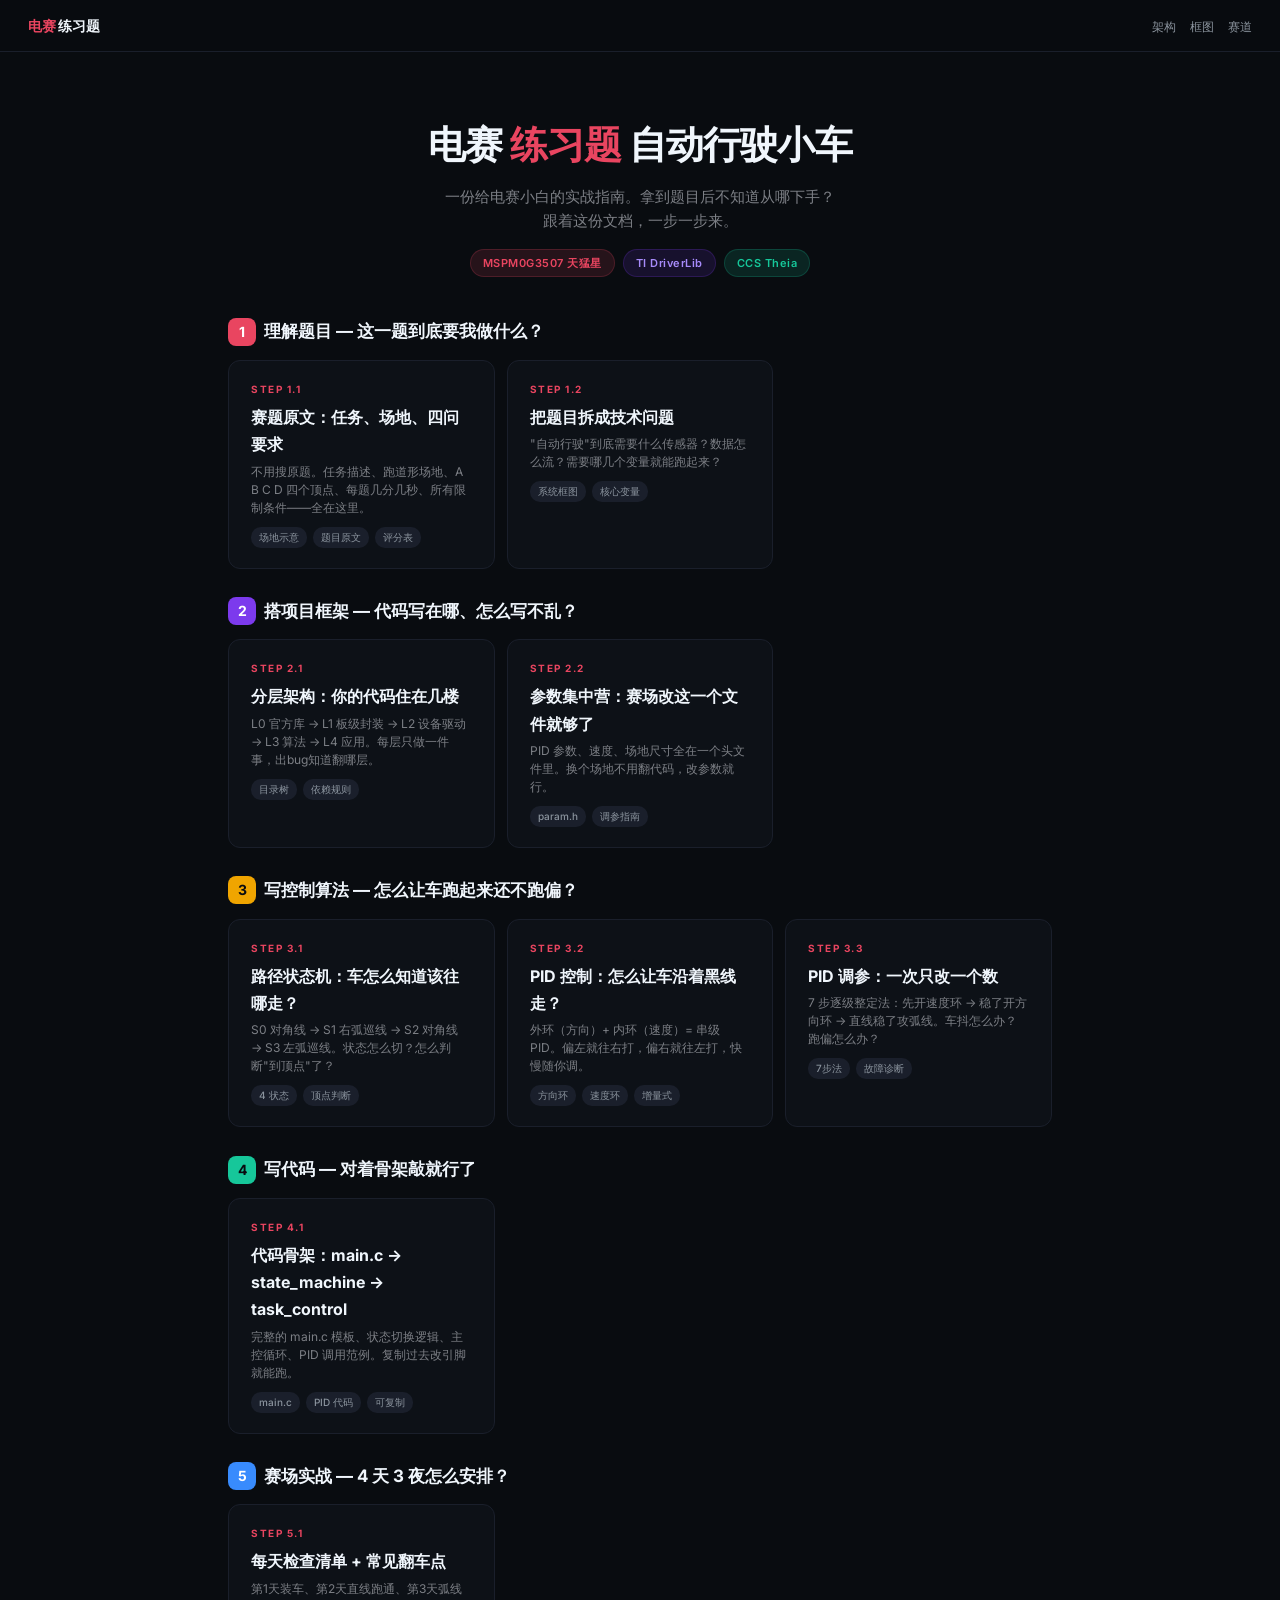
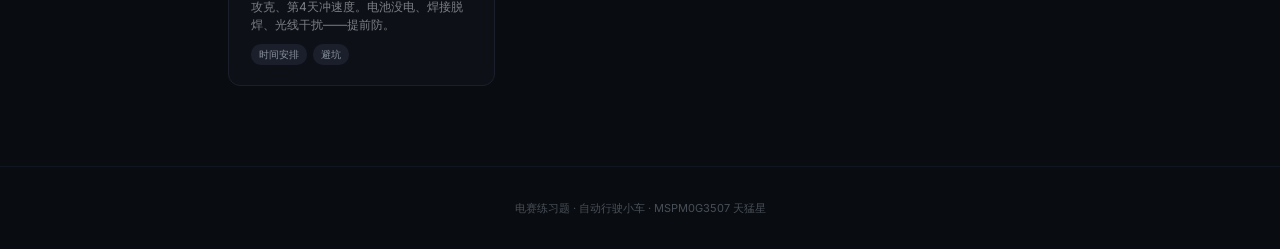
==== index.html @ e96a746d "赛题原文完整写入，不用搜题就能看懂" ====
<!DOCTYPE html>
<html lang="zh-CN">
<head>
<meta charset="UTF-8">
<meta name="viewport" content="width=device-width, initial-scale=1.0">
<title>电赛练习题 · 自动行驶小车 · 从零到完赛</title>
<link rel="stylesheet" href="style.css">
</head>
<body>

<div class="topbar">
  <div class="logo"><span>电赛</span> 练习题</div>
  <div><a href="arch.html" style="margin-left:14px">架构</a><a href="system.html" style="margin-left:14px">框图</a><a href="track.html" style="margin-left:14px">赛道</a></div>
</div>

<div class="container">

<div class="hero">
  <h1>电赛 <span>练习题</span> 自动行驶小车</h1>
  <div class="lead">一份给电赛小白的实战指南。拿到题目后不知道从哪下手？<br>跟着这份文档，一步一步来。</div>
  <div class="badges">
    <span class="badge badge-red">MSPM0G3507 天猛星</span>
    <span class="badge badge-purple">TI DriverLib</span>
    <span class="badge badge-green">CCS Theia</span>
  </div>
</div>

<div class="steps">

<!-- ====== 第 1 步：理解题目 ====== -->
<div class="step-group">
  <h2><span class="icon icon-red">1</span> 理解题目 &mdash; 这一题到底要我做什么？</h2>
  <div class="cards">
    <a class="card" href="track.html">
      <div class="num">Step 1.1</div>
      <div class="title">赛题原文：任务、场地、四问要求</div>
      <div class="desc">不用搜原题。任务描述、跑道形场地、A B C D 四个顶点、每题几分几秒、所有限制条件——全在这里。</div>
      <div class="tag-row"><span class="mini-tag">场地示意</span><span class="mini-tag">题目原文</span><span class="mini-tag">评分表</span></div>
    </a>
    <a class="card" href="system.html">
      <div class="num">Step 1.2</div>
      <div class="title">把题目拆成技术问题</div>
      <div class="desc">"自动行驶"到底需要什么传感器？数据怎么流？需要哪几个变量就能跑起来？</div>
      <div class="tag-row"><span class="mini-tag">系统框图</span><span class="mini-tag">核心变量</span></div>
    </a>
  </div>
</div>

<!-- ====== 第 2 步：搭项目框架 ====== -->
<div class="step-group">
  <h2><span class="icon icon-purple">2</span> 搭项目框架 &mdash; 代码写在哪、怎么写不乱？</h2>
  <div class="cards">
    <a class="card" href="arch.html">
      <div class="num">Step 2.1</div>
      <div class="title">分层架构：你的代码住在几楼</div>
      <div class="desc">L0 官方库 → L1 板级封装 → L2 设备驱动 → L3 算法 → L4 应用。每层只做一件事，出bug知道翻哪层。</div>
      <div class="tag-row"><span class="mini-tag">目录树</span><span class="mini-tag">依赖规则</span></div>
    </a>
    <a class="card" href="params.html">
      <div class="num">Step 2.2</div>
      <div class="title">参数集中营：赛场改这一个文件就够了</div>
      <div class="desc">PID 参数、速度、场地尺寸全在一个头文件里。换个场地不用翻代码，改参数就行。</div>
      <div class="tag-row"><span class="mini-tag">param.h</span><span class="mini-tag">调参指南</span></div>
    </a>
  </div>
</div>

<!-- ====== 第 3 步：写控制算法 ====== -->
<div class="step-group">
  <h2><span class="icon icon-amber">3</span> 写控制算法 &mdash; 怎么让车跑起来还不跑偏？</h2>
  <div class="cards">
    <a class="card" href="state.html">
      <div class="num">Step 3.1</div>
      <div class="title">路径状态机：车怎么知道该往哪走？</div>
      <div class="desc">S0 对角线 → S1 右弧巡线 → S2 对角线 → S3 左弧巡线。状态怎么切？怎么判断"到顶点"了？</div>
      <div class="tag-row"><span class="mini-tag">4 状态</span><span class="mini-tag">顶点判断</span></div>
    </a>
    <a class="card" href="pid.html">
      <div class="num">Step 3.2</div>
      <div class="title">PID 控制：怎么让车沿着黑线走？</div>
      <div class="desc">外环（方向）+ 内环（速度）= 串级 PID。偏左就往右打，偏右就往左打，快慢随你调。</div>
      <div class="tag-row"><span class="mini-tag">方向环</span><span class="mini-tag">速度环</span><span class="mini-tag">增量式</span></div>
    </a>
    <a class="card" href="tuning.html">
      <div class="num">Step 3.3</div>
      <div class="title">PID 调参：一次只改一个数</div>
      <div class="desc">7 步逐级整定法：先开速度环 → 稳了开方向环 → 直线稳了攻弧线。车抖怎么办？跑偏怎么办？</div>
      <div class="tag-row"><span class="mini-tag">7步法</span><span class="mini-tag">故障诊断</span></div>
    </a>
  </div>
</div>

<!-- ====== 第 4 步：写代码 ====== -->
<div class="step-group">
  <h2><span class="icon icon-green">4</span> 写代码 &mdash; 对着骨架敲就行了</h2>
  <div class="cards">
    <a class="card" href="skeleton.html">
      <div class="num">Step 4.1</div>
      <div class="title">代码骨架：main.c &rarr; state_machine &rarr; task_control</div>
      <div class="desc">完整的 main.c 模板、状态切换逻辑、主控循环、PID 调用范例。复制过去改引脚就能跑。</div>
      <div class="tag-row"><span class="mini-tag">main.c</span><span class="mini-tag">PID 代码</span><span class="mini-tag">可复制</span></div>
    </a>
  </div>
</div>

<!-- ====== 第 5 步：赛场实战 ====== -->
<div class="step-group">
  <h2><span class="icon icon-blue">5</span> 赛场实战 &mdash; 4 天 3 夜怎么安排？</h2>
  <div class="cards">
    <a class="card" href="checklist.html">
      <div class="num">Step 5.1</div>
      <div class="title">每天检查清单 + 常见翻车点</div>
      <div class="desc">第1天装车、第2天直线跑通、第3天弧线攻克、第4天冲速度。电池没电、焊接脱焊、光线干扰——提前防。</div>
      <div class="tag-row"><span class="mini-tag">时间安排</span><span class="mini-tag">避坑</span></div>
    </a>
  </div>
</div>

</div><!-- steps -->

</div>

<footer>电赛练习题 · 自动行驶小车 · MSPM0G3507 天猛星</footer>
</body>
</html>
---- style.css ----
/* ====== racecar-h docs — polished ====== */
@import url('https://fonts.googleapis.com/css2?family=Inter:wght@400;500;600;700;800&display=swap');

*{margin:0;padding:0;box-sizing:border-box}
html{scroll-behavior:smooth}
body{
  background:#090c10;color:#c9d1d9;
  font-family:'Inter','Segoe UI','Microsoft YaHei','PingFang SC',sans-serif;
  line-height:1.7;-webkit-font-smoothing:antialiased;
}

/* ---- nav ---- */
.topbar{
  position:fixed;top:0;left:0;right:0;z-index:100;
  background:rgba(9,12,16,.92);backdrop-filter:blur(12px);
  border-bottom:1px solid #1a1f2b;padding:0 28px;
  display:flex;align-items:center;justify-content:space-between;height:52px;
}
.topbar .logo{font-size:14px;font-weight:700;color:#f0f6fc;letter-spacing:-0.3px;}
.topbar .logo span{color:#e94560;}
.topbar a{color:#8b949e;text-decoration:none;font-size:12px;margin-left:20px;transition:color .15s}
.topbar a:hover{color:#f0f6fc}

/* ---- container ---- */
.container{max-width:880px;margin:0 auto;padding:72px 28px 40px}

/* ---- back link ---- */
.back{display:inline-block;color:#7c7f85;text-decoration:none;font-size:13px;margin-bottom:24px;transition:color .15s}
.back:hover{color:#e94560}

/* ---- page heading ---- */
.page-head{border-bottom:1px solid #1a1f2b;padding-bottom:18px;margin-bottom:28px}
.page-head h1{font-size:26px;font-weight:800;color:#f0f6fc;letter-spacing:-0.4px}
.page-head .sub{font-size:13px;color:#7c7f85;margin-top:4px}

/* ---- hero (homepage) ---- */
.hero{text-align:center;padding:40px 0 20px}
.hero h1{font-size:38px;font-weight:800;color:#f0f6fc;letter-spacing:-0.8px}
.hero h1 span{color:#e94560}
.hero .lead{font-size:15px;color:#7c7f85;margin-top:8px;line-height:1.6}
.hero .badges{margin-top:16px;display:flex;gap:8px;justify-content:center;flex-wrap:wrap}
.badge{display:inline-block;padding:4px 12px;border-radius:20px;font-size:11px;font-weight:600;letter-spacing:.5px}
.badge-red{background:#e9456022;color:#e94560;border:1px solid #e9456033}
.badge-purple{background:#7c3aed22;color:#a78bfa;border:1px solid #7c3aed33}
.badge-green{background:#16c79a22;color:#16c79a;border:1px solid #16c79a33}

/* ---- step cards (homepage) ---- */
.steps{display:flex;flex-direction:column;gap:28px;margin-top:20px}
.step-group{}
.step-group h2{font-size:17px;font-weight:700;color:#f0f6fc;margin-bottom:14px;display:flex;align-items:center;gap:8px}
.step-group h2 .icon{width:28px;height:28px;border-radius:8px;display:inline-flex;align-items:center;justify-content:center;font-size:14px}
.icon-red{background:#e94560;color:#fff}
.icon-green{background:#16c79a;color:#090c10}
.icon-purple{background:#7c3aed;color:#fff}
.icon-amber{background:#f0a500;color:#090c10}
.icon-blue{background:#388bfd;color:#fff}

.cards{display:grid;grid-template-columns:repeat(auto-fill,minmax(240px,1fr));gap:12px}

.card{
  display:block;text-decoration:none;
  background:#0d1117;border:1px solid #1a1f2b;border-radius:12px;
  padding:20px 22px;transition:all .2s;position:relative;overflow:hidden;
}
.card:hover{background:#121820;border-color:#30363d;transform:translateY(-2px);box-shadow:0 8px 30px rgba(0,0,0,.4)}
.card .num{font-size:10px;font-weight:700;color:#e94560;text-transform:uppercase;letter-spacing:1.5px;margin-bottom:6px}
.card .title{font-size:16px;font-weight:700;color:#f0f6fc;margin-bottom:4px}
.card .desc{font-size:12px;color:#7c7f85;line-height:1.5}
.card .tag-row{display:flex;gap:6px;margin-top:10px;flex-wrap:wrap}
.card .mini-tag{font-size:10px;padding:2px 8px;border-radius:10px;background:#1a1f2b;color:#8b949e;font-weight:500}

/* ---- sections ---- */
.sec-title{font-size:18px;font-weight:700;color:#f0f6fc;margin:32px 0 14px;padding-left:12px;border-left:3px solid #e94560}
.sec-sub{font-size:13px;color:#7c7f85;margin-bottom:18px}

/* ---- layers ---- */
.layers{display:flex;flex-direction:column;gap:0;align-items:center;max-width:620px;margin:0 auto}
.lcard{width:100%;border-radius:12px;padding:16px 24px;text-align:center}
.lcard .ltag{font-size:9px;letter-spacing:3px;text-transform:uppercase;margin-bottom:4px;font-weight:700}
.lcard .lname{font-size:17px;font-weight:700}
.lcard .lfiles{font-size:11px;margin-top:4px}
.l4{background:linear-gradient(135deg,#1a0810,#0d060a);border:2px solid #e9456044}
.l4 .ltag{color:#e94560}.l4 .lname{color:#fff}.l4 .lfiles{color:#e9456099}
.l3{background:linear-gradient(135deg,#1a1206,#0d0a04);border:2px solid #f0a50044}
.l3 .ltag{color:#f0a500}.l3 .lname{color:#fff}.l3 .lfiles{color:#f0a50099}
.l2{background:linear-gradient(135deg,#06140c,#040a08);border:2px solid #16c79a44}
.l2 .ltag{color:#16c79a}.l2 .lname{color:#fff}.l2 .lfiles{color:#16c79a99}
.l1{background:linear-gradient(135deg,#0e0a1a,#080610);border:2px solid #7c3aed44}
.l1 .ltag{color:#7c3aed}.l1 .lname{color:#fff}.l1 .lfiles{color:#7c3aed99}
.l0{background:#090c10;border:2px dashed #1a1f2b}
.l0 .ltag{color:#484f58}.l0 .lname{color:#7c7f85}.l0 .lfiles{color:#484f58}
.larr{text-align:center;color:#30363d;font-size:16px;padding:3px 0}

/* ---- file tree ---- */
.ftree{
  background:#0d1117;border:1px solid #1a1f2b;border-radius:12px;
  padding:24px 28px;font-family:'Cascadia Code','Consolas',monospace;
  font-size:13px;line-height:2.0;max-width:680px;margin:0 auto;
}
.ftree .d{color:#58a6ff;font-weight:600}
.ftree .f{color:#c9d1d9}
.ftree .c{color:#484f58;font-size:11px;margin-left:12px;font-family:'Inter','Microsoft YaHei',sans-serif}
.ftree .i1{padding-left:20px}.ftree .i2{padding-left:40px}.ftree .i3{padding-left:60px}

/* ---- system blocks ---- */
.blk{
  border-radius:10px;padding:14px 18px;text-align:center;min-width:130px;
  transition:transform .15s
}
.blk:hover{transform:translateY(-2px)}
.blk .lbl{font-size:10px;letter-spacing:2px;font-weight:700}
.blk .nm{font-size:14px;font-weight:700;color:#f0f6fc;margin-top:2px}
.blk .dt{font-size:11px;color:#7c7f85;margin-top:2px}
.blk-s{background:#06140c;border:1.5px solid #16c79a44}.blk-s .lbl{color:#16c79a}
.blk-m{background:#1a0810;border:1.5px solid #e9456044}.blk-m .lbl{color:#e94560}
.blk-a{background:#1a1206;border:1.5px solid #f0a50044}.blk-a .lbl{color:#f0a500}
.blk-row{display:flex;gap:12px;justify-content:center;flex-wrap:wrap;margin:8px 0}
.blk-arr{text-align:center;color:#30363d;font-size:14px;padding:3px 0}

/* ---- state machine ---- */
.sgrid{display:grid;grid-template-columns:repeat(4,1fr);gap:10px;max-width:740px;margin:0 auto;text-align:center}
.snode{border-radius:10px;padding:16px 10px;border:1.5px solid #1a1f2b;background:#0d1117;transition:all .15s}
.snode:hover{border-color:#e9456044;background:#121820}
.snode .snid{font-size:26px;font-weight:800;color:#e94560}
.snode .snp{font-size:13px;color:#f0f6fc;margin-top:2px;font-weight:600}
.snode .sns{font-size:11px;color:#16c79a;margin-top:4px}
.snode .snd{font-size:10px;color:#7c7f85;margin-top:2px}
@media(max-width:640px){.sgrid{grid-template-columns:repeat(2,1fr)}}

/* ---- PID ---- */
.pidbox{max-width:640px;margin:0 auto;border-radius:12px;padding:16px 22px;text-align:center}
.pidbox.outer{background:linear-gradient(135deg,#1a0810,#0d060a);border:2px solid #e9456044}
.pidbox.outer .pn{color:#e94560}
.pidbox.inner{background:linear-gradient(135deg,#06140c,#040a08);border:2px solid #16c79a44}
.pidbox.inner .pn{color:#16c79a}
.pidbox .pn{font-size:15px;font-weight:700}
.pidbox .pio{font-size:12px;color:#7c7f85;margin-top:4px}
.pidbox .pio span{color:#16c79a;font-weight:600}
.pidarr{text-align:center;color:#f0a50077;font-size:14px;padding:3px 0}

.formbox{
  background:#0d1117;border:1px solid #1a1f2b;border-radius:12px;
  padding:18px 22px;text-align:center;max-width:640px;margin:0 auto;font-family:monospace
}

.pgrid{display:grid;grid-template-columns:repeat(3,1fr);gap:8px;max-width:640px;margin:0 auto;text-align:center}
@media(max-width:640px){.pgrid{grid-template-columns:1fr}}

/* ---- tuning steps ---- */
.tstep{
  display:flex;gap:14px;align-items:flex-start;
  background:#0d1117;border:1px solid #1a1f2b;border-radius:10px;
  padding:16px 18px;margin:8px 0;max-width:700px
}
.tstep .tsn{
  background:#e94560;color:#fff;border-radius:50%;
  width:28px;height:28px;display:flex;align-items:center;justify-content:center;
  font-size:13px;font-weight:700;flex-shrink:0
}
.tstep .tsb{flex:1}
.tstep .tst{font-weight:700;color:#f0f6fc;font-size:14px}
.tstep .tsd{font-size:12px;color:#7c7f85;margin-top:3px;line-height:1.5}
.tstep .tsc{font-family:monospace;font-size:11px;color:#58a6ff;margin-top:4px}

/* ---- table ---- */
.tbl{width:100%;max-width:720px;margin:0 auto;border-collapse:collapse;font-size:13px}
.tbl th{background:#0d1117;color:#e94560;font-weight:600;padding:9px 12px;text-align:left;border-bottom:2px solid #1a1f2b}
.tbl td{padding:8px 12px;border-bottom:1px solid #101620}
.tbl tr:hover td{background:#0d1117}
.tbl .cat{color:#f0a500;font-weight:600;padding-top:10px;font-size:11px;letter-spacing:.5px}

/* ---- code ---- */
.code{
  background:#0d1117;border:1px solid #1a1f2b;border-radius:10px;
  padding:16px 20px;margin:10px 0;font-family:'Cascadia Code','Consolas',monospace;
  font-size:12.5px;line-height:1.7;overflow-x:auto;white-space:pre;
  color:#c9d1d9;max-width:720px
}
.code .kw{color:#ff7b72}.code .ty{color:#ffa657}.code .fn{color:#d2a8ff}
.code .cm{color:#484f58}.code .str{color:#a5d6ff}.code .num{color:#79c0ff}

/* ---- callout ---- */
.call{
  background:#0d1117;border:1px solid #1a1f2b;border-radius:10px;
  padding:14px 20px;max-width:680px;margin:12px auto 0
}
.call .cttl{color:#e94560;font-weight:700;font-size:11px;text-transform:uppercase;letter-spacing:1px;margin-bottom:6px}
.call li{font-size:12px;color:#8b949e;margin:2px 0}
.call li b{color:#c9d1d9}

/* ---- checklist ---- */
.chk{margin:6px 0}
.chk .item{
  display:flex;gap:10px;align-items:flex-start;
  background:#0d1117;border:1px solid #1a1f2b;border-radius:8px;
  padding:12px 16px;margin:6px 0
}
.chk .box{width:18px;height:18px;border:2px solid #30363d;border-radius:4px;flex-shrink:0}
.chk .txt{font-size:13px;color:#c9d1d9;font-weight:600}
.chk .det{font-size:11px;color:#7c7f85;margin-top:2px;line-height:1.5}

/* ---- footer ---- */
footer{text-align:center;padding:32px 20px;color:#484f58;font-size:11px;border-top:1px solid #101620;margin-top:40px}
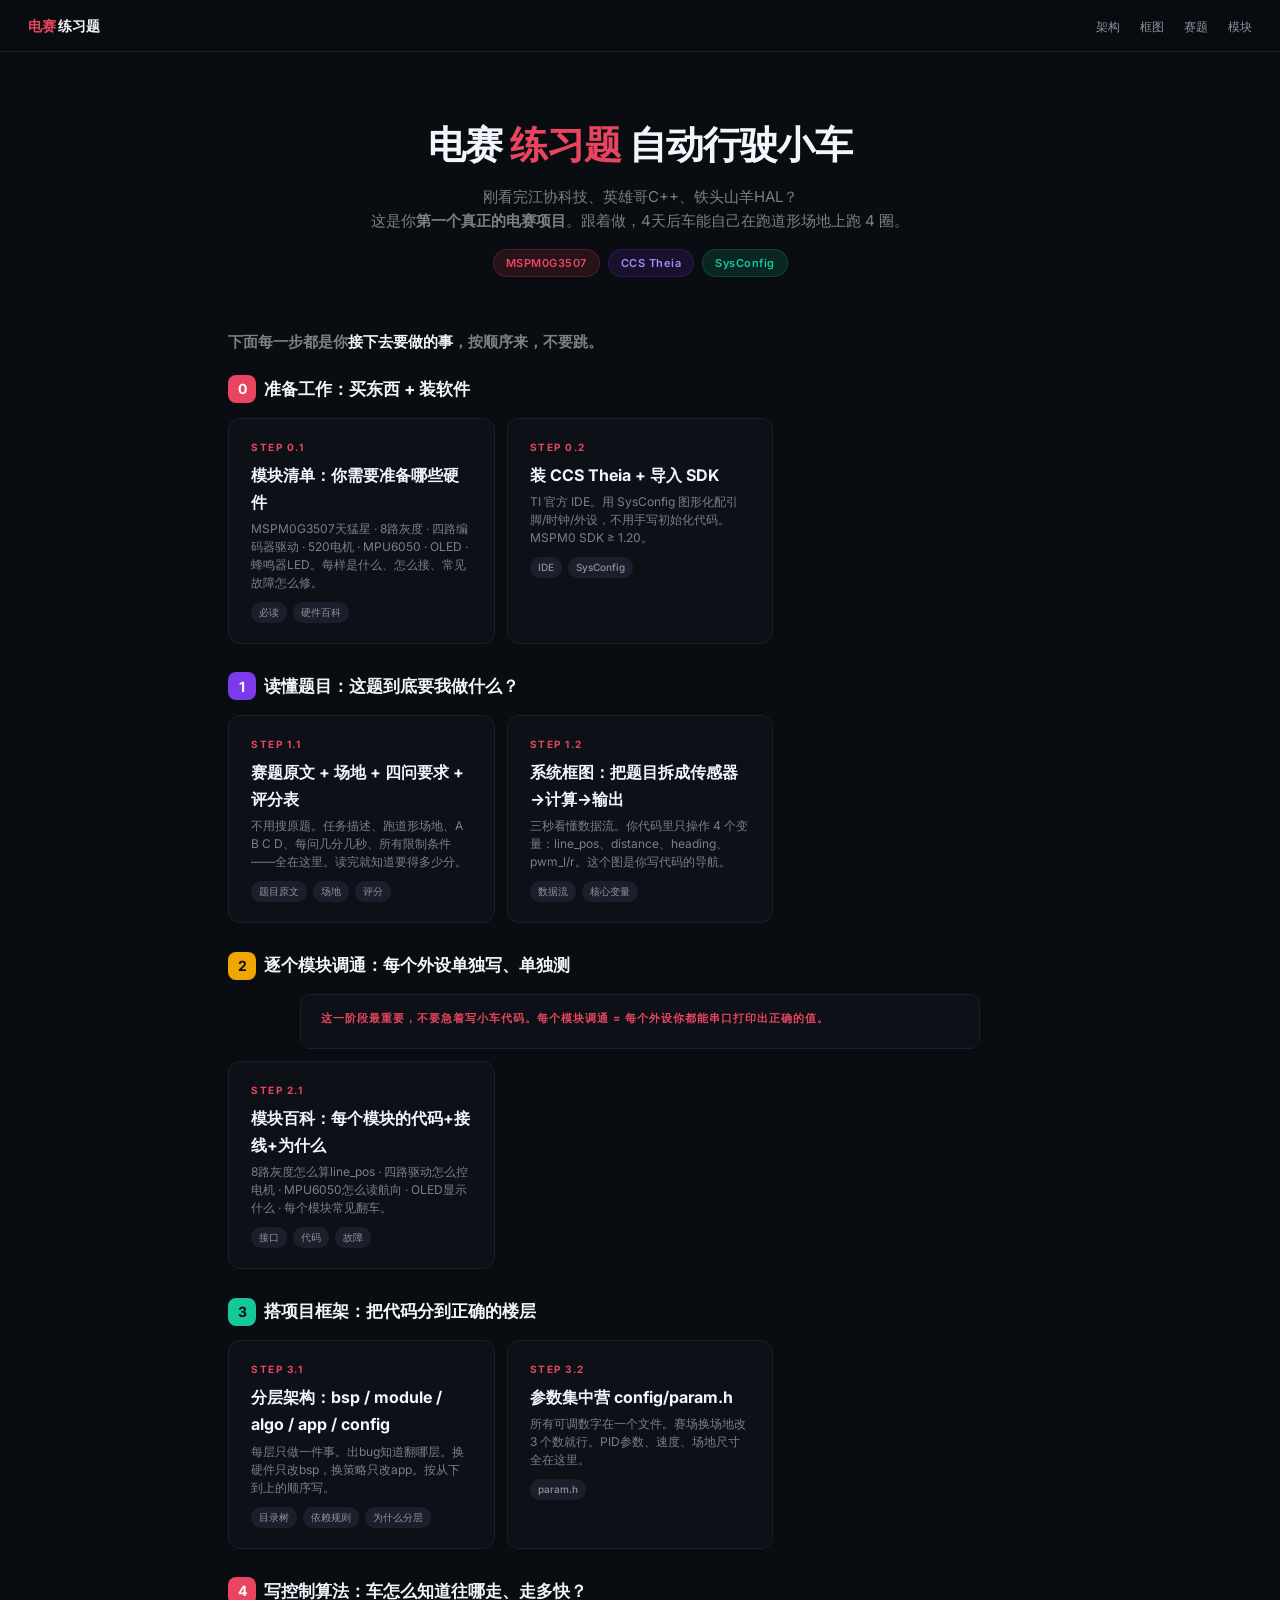
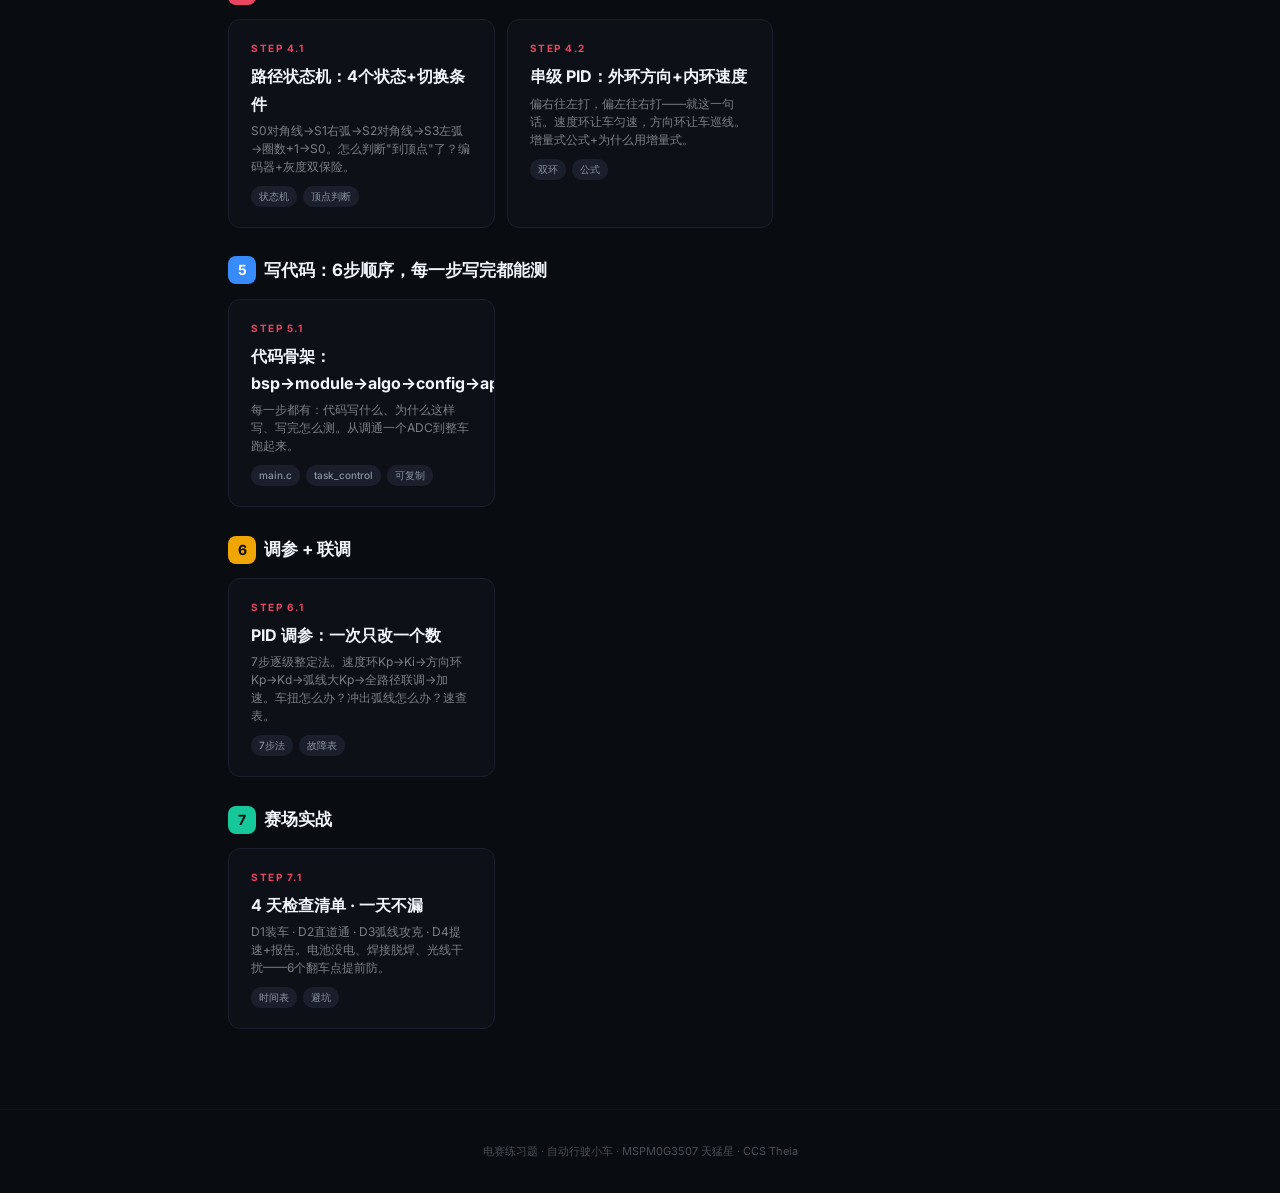
==== commit f92f28b0: "大改：首页按时间线重排 + 新建模块百科 + 架构页加为什么和翻车" ====
--- a/index.html
+++ b/index.html
@@ -1,125 +1,81 @@
 <!DOCTYPE html>
 <html lang="zh-CN">
 <head>
-<meta charset="UTF-8">
-<meta name="viewport" content="width=device-width, initial-scale=1.0">
-<title>电赛练习题 · 自动行驶小车 · 从零到完赛</title>
-<link rel="stylesheet" href="style.css">
+<meta charset="UTF-8"><meta name="viewport" content="width=device-width, initial-scale=1.0">
+<title>电赛练习题 · 自动行驶小车 · 从零到完赛</title><link rel="stylesheet" href="style.css">
 </head>
 <body>
-
-<div class="topbar">
-  <div class="logo"><span>电赛</span> 练习题</div>
-  <div><a href="arch.html" style="margin-left:14px">架构</a><a href="system.html" style="margin-left:14px">框图</a><a href="track.html" style="margin-left:14px">赛道</a></div>
+<div class="topbar"><div class="logo"><span>电赛</span> 练习题</div>
+<div><a href="arch.html">架构</a><a href="system.html">框图</a><a href="track.html">赛题</a><a href="modules.html">模块</a></div></div>
+<div class="container">
+<div class="hero">
+  <h1>电赛 <span>练习题</span> 自动行驶小车</h1>
+  <div class="lead">刚看完江协科技、英雄哥C++、铁头山羊HAL？<br>这是你<b>第一个真正的电赛项目</b>。跟着做，4天后车能自己在跑道形场地上跑 4 圈。</div>
+  <div class="badges">
+    <span class="badge badge-red">MSPM0G3507</span><span class="badge badge-purple">CCS Theia</span><span class="badge badge-green">SysConfig</span>
+  </div>
 </div>
 
-<div class="container">
-
-<div class="hero">
-  <h1>电赛 <span>练习题</span> 自动行驶小车</h1>
-  <div class="lead">一份给电赛小白的实战指南。拿到题目后不知道从哪下手？<br>跟着这份文档，一步一步来。</div>
-  <div class="badges">
-    <span class="badge badge-red">MSPM0G3507 天猛星</span>
-    <span class="badge badge-purple">TI DriverLib</span>
-    <span class="badge badge-green">CCS Theia</span>
-  </div>
+<div class="sec-title" style="font-size:15px;color:#7c7f85;border:none;padding:0;">
+  下面每一步都是你<b style="color:#f0f6fc;">接下去要做的事</b>，按顺序来，不要跳。
 </div>
 
 <div class="steps">
 
-<!-- ====== 第 1 步：理解题目 ====== -->
-<div class="step-group">
-  <h2><span class="icon icon-red">1</span> 理解题目 &mdash; 这一题到底要我做什么？</h2>
-  <div class="cards">
-    <a class="card" href="track.html">
-      <div class="num">Step 1.1</div>
-      <div class="title">赛题原文：任务、场地、四问要求</div>
-      <div class="desc">不用搜原题。任务描述、跑道形场地、A B C D 四个顶点、每题几分几秒、所有限制条件——全在这里。</div>
-      <div class="tag-row"><span class="mini-tag">场地示意</span><span class="mini-tag">题目原文</span><span class="mini-tag">评分表</span></div>
-    </a>
-    <a class="card" href="system.html">
-      <div class="num">Step 1.2</div>
-      <div class="title">把题目拆成技术问题</div>
-      <div class="desc">"自动行驶"到底需要什么传感器？数据怎么流？需要哪几个变量就能跑起来？</div>
-      <div class="tag-row"><span class="mini-tag">系统框图</span><span class="mini-tag">核心变量</span></div>
-    </a>
-  </div>
-</div>
+<!-- ====== 第 0 步 ====== -->
+<div class="step-group"><h2><span class="icon icon-red">0</span> 准备工作：买东西 + 装软件</h2>
+<div class="cards">
+  <a class="card" href="modules.html"><div class="num">Step 0.1</div><div class="title">模块清单：你需要准备哪些硬件</div><div class="desc">MSPM0G3507天猛星 · 8路灰度 · 四路编码器驱动 · 520电机 · MPU6050 · OLED · 蜂鸣器LED。每样是什么、怎么接、常见故障怎么修。</div><div class="tag-row"><span class="mini-tag">必读</span><span class="mini-tag">硬件百科</span></div></a>
+  <a class="card" href="#ccs"><div class="num">Step 0.2</div><div class="title">装 CCS Theia + 导入 SDK</div><div class="desc">TI 官方 IDE。用 SysConfig 图形化配引脚/时钟/外设，不用手写初始化代码。MSPM0 SDK ≥ 1.20。</div><div class="tag-row"><span class="mini-tag">IDE</span><span class="mini-tag">SysConfig</span></div></a>
+</div></div>
 
-<!-- ====== 第 2 步：搭项目框架 ====== -->
-<div class="step-group">
-  <h2><span class="icon icon-purple">2</span> 搭项目框架 &mdash; 代码写在哪、怎么写不乱？</h2>
-  <div class="cards">
-    <a class="card" href="arch.html">
-      <div class="num">Step 2.1</div>
-      <div class="title">分层架构：你的代码住在几楼</div>
-      <div class="desc">L0 官方库 → L1 板级封装 → L2 设备驱动 → L3 算法 → L4 应用。每层只做一件事，出bug知道翻哪层。</div>
-      <div class="tag-row"><span class="mini-tag">目录树</span><span class="mini-tag">依赖规则</span></div>
-    </a>
-    <a class="card" href="params.html">
-      <div class="num">Step 2.2</div>
-      <div class="title">参数集中营：赛场改这一个文件就够了</div>
-      <div class="desc">PID 参数、速度、场地尺寸全在一个头文件里。换个场地不用翻代码，改参数就行。</div>
-      <div class="tag-row"><span class="mini-tag">param.h</span><span class="mini-tag">调参指南</span></div>
-    </a>
-  </div>
-</div>
+<!-- ====== 第 1 步 ====== -->
+<div class="step-group"><h2><span class="icon icon-purple">1</span> 读懂题目：这题到底要我做什么？</h2>
+<div class="cards">
+  <a class="card" href="track.html"><div class="num">Step 1.1</div><div class="title">赛题原文 + 场地 + 四问要求 + 评分表</div><div class="desc">不用搜原题。任务描述、跑道形场地、A B C D、每问几分几秒、所有限制条件——全在这里。读完就知道要得多少分。</div><div class="tag-row"><span class="mini-tag">题目原文</span><span class="mini-tag">场地</span><span class="mini-tag">评分</span></div></a>
+  <a class="card" href="system.html"><div class="num">Step 1.2</div><div class="title">系统框图：把题目拆成传感器→计算→输出</div><div class="desc">三秒看懂数据流。你代码里只操作 4 个变量：line_pos、distance、heading、pwm_l/r。这个图是你写代码的导航。</div><div class="tag-row"><span class="mini-tag">数据流</span><span class="mini-tag">核心变量</span></div></a>
+</div></div>
 
-<!-- ====== 第 3 步：写控制算法 ====== -->
-<div class="step-group">
-  <h2><span class="icon icon-amber">3</span> 写控制算法 &mdash; 怎么让车跑起来还不跑偏？</h2>
-  <div class="cards">
-    <a class="card" href="state.html">
-      <div class="num">Step 3.1</div>
-      <div class="title">路径状态机：车怎么知道该往哪走？</div>
-      <div class="desc">S0 对角线 → S1 右弧巡线 → S2 对角线 → S3 左弧巡线。状态怎么切？怎么判断"到顶点"了？</div>
-      <div class="tag-row"><span class="mini-tag">4 状态</span><span class="mini-tag">顶点判断</span></div>
-    </a>
-    <a class="card" href="pid.html">
-      <div class="num">Step 3.2</div>
-      <div class="title">PID 控制：怎么让车沿着黑线走？</div>
-      <div class="desc">外环（方向）+ 内环（速度）= 串级 PID。偏左就往右打，偏右就往左打，快慢随你调。</div>
-      <div class="tag-row"><span class="mini-tag">方向环</span><span class="mini-tag">速度环</span><span class="mini-tag">增量式</span></div>
-    </a>
-    <a class="card" href="tuning.html">
-      <div class="num">Step 3.3</div>
-      <div class="title">PID 调参：一次只改一个数</div>
-      <div class="desc">7 步逐级整定法：先开速度环 → 稳了开方向环 → 直线稳了攻弧线。车抖怎么办？跑偏怎么办？</div>
-      <div class="tag-row"><span class="mini-tag">7步法</span><span class="mini-tag">故障诊断</span></div>
-    </a>
-  </div>
-</div>
+<!-- ====== 第 2 步 ====== -->
+<div class="step-group"><h2><span class="icon icon-amber">2</span> 逐个模块调通：每个外设单独写、单独测</h2>
+<div class="call" style="margin-bottom:12px"><div class="cttl">这一阶段最重要，不要急着写小车代码。每个模块调通 = 每个外设你都能串口打印出正确的值。</div></div>
+<div class="cards">
+  <a class="card" href="modules.html"><div class="num">Step 2.1</div><div class="title">模块百科：每个模块的代码+接线+为什么</div><div class="desc">8路灰度怎么算line_pos · 四路驱动怎么控电机 · MPU6050怎么读航向 · OLED显示什么 · 每个模块常见翻车。</div><div class="tag-row"><span class="mini-tag">接口</span><span class="mini-tag">代码</span><span class="mini-tag">故障</span></div></a>
+</div></div>
 
-<!-- ====== 第 4 步：写代码 ====== -->
-<div class="step-group">
-  <h2><span class="icon icon-green">4</span> 写代码 &mdash; 对着骨架敲就行了</h2>
-  <div class="cards">
-    <a class="card" href="skeleton.html">
-      <div class="num">Step 4.1</div>
-      <div class="title">代码骨架：main.c &rarr; state_machine &rarr; task_control</div>
-      <div class="desc">完整的 main.c 模板、状态切换逻辑、主控循环、PID 调用范例。复制过去改引脚就能跑。</div>
-      <div class="tag-row"><span class="mini-tag">main.c</span><span class="mini-tag">PID 代码</span><span class="mini-tag">可复制</span></div>
-    </a>
-  </div>
-</div>
+<!-- ====== 第 3 步 ====== -->
+<div class="step-group"><h2><span class="icon icon-green">3</span> 搭项目框架：把代码分到正确的楼层</h2>
+<div class="cards">
+  <a class="card" href="arch.html"><div class="num">Step 3.1</div><div class="title">分层架构：bsp / module / algo / app / config</div><div class="desc">每层只做一件事。出bug知道翻哪层。换硬件只改bsp，换策略只改app。按从下到上的顺序写。</div><div class="tag-row"><span class="mini-tag">目录树</span><span class="mini-tag">依赖规则</span><span class="mini-tag">为什么分层</span></div></a>
+  <a class="card" href="params.html"><div class="num">Step 3.2</div><div class="title">参数集中营 config/param.h</div><div class="desc">所有可调数字在一个文件。赛场换场地改 3 个数就行。PID参数、速度、场地尺寸全在这里。</div><div class="tag-row"><span class="mini-tag">param.h</span></div></a>
+</div></div>
 
-<!-- ====== 第 5 步：赛场实战 ====== -->
-<div class="step-group">
-  <h2><span class="icon icon-blue">5</span> 赛场实战 &mdash; 4 天 3 夜怎么安排？</h2>
-  <div class="cards">
-    <a class="card" href="checklist.html">
-      <div class="num">Step 5.1</div>
-      <div class="title">每天检查清单 + 常见翻车点</div>
-      <div class="desc">第1天装车、第2天直线跑通、第3天弧线攻克、第4天冲速度。电池没电、焊接脱焊、光线干扰——提前防。</div>
-      <div class="tag-row"><span class="mini-tag">时间安排</span><span class="mini-tag">避坑</span></div>
-    </a>
-  </div>
-</div>
+<!-- ====== 第 4 步 ====== -->
+<div class="step-group"><h2><span class="icon icon-red">4</span> 写控制算法：车怎么知道往哪走、走多快？</h2>
+<div class="cards">
+  <a class="card" href="state.html"><div class="num">Step 4.1</div><div class="title">路径状态机：4个状态+切换条件</div><div class="desc">S0对角线→S1右弧→S2对角线→S3左弧→圈数+1→S0。怎么判断"到顶点"了？编码器+灰度双保险。</div><div class="tag-row"><span class="mini-tag">状态机</span><span class="mini-tag">顶点判断</span></div></a>
+  <a class="card" href="pid.html"><div class="num">Step 4.2</div><div class="title">串级 PID：外环方向+内环速度</div><div class="desc">偏右往左打，偏左往右打——就这一句话。速度环让车匀速，方向环让车巡线。增量式公式+为什么用增量式。</div><div class="tag-row"><span class="mini-tag">双环</span><span class="mini-tag">公式</span></div></a>
+</div></div>
 
-</div><!-- steps -->
+<!-- ====== 第 5 步 ====== -->
+<div class="step-group"><h2><span class="icon icon-blue">5</span> 写代码：6步顺序，每一步写完都能测</h2>
+<div class="cards">
+  <a class="card" href="skeleton.html"><div class="num">Step 5.1</div><div class="title">代码骨架：bsp→module→algo→config→app→main</div><div class="desc">每一步都有：代码写什么、为什么这样写、写完怎么测。从调通一个ADC到整车跑起来。</div><div class="tag-row"><span class="mini-tag">main.c</span><span class="mini-tag">task_control</span><span class="mini-tag">可复制</span></div></a>
+</div></div>
 
-</div>
+<!-- ====== 第 6 步 ====== -->
+<div class="step-group"><h2><span class="icon icon-amber">6</span> 调参 + 联调</h2>
+<div class="cards">
+  <a class="card" href="tuning.html"><div class="num">Step 6.1</div><div class="title">PID 调参：一次只改一个数</div><div class="desc">7步逐级整定法。速度环Kp→Ki→方向环Kp→Kd→弧线大Kp→全路径联调→加速。车扭怎么办？冲出弧线怎么办？速查表。</div><div class="tag-row"><span class="mini-tag">7步法</span><span class="mini-tag">故障表</span></div></a>
+</div></div>
 
-<footer>电赛练习题 · 自动行驶小车 · MSPM0G3507 天猛星</footer>
+<!-- ====== 第 7 步 ====== -->
+<div class="step-group"><h2><span class="icon icon-green">7</span> 赛场实战</h2>
+<div class="cards">
+  <a class="card" href="checklist.html"><div class="num">Step 7.1</div><div class="title">4 天检查清单 · 一天不漏</div><div class="desc">D1装车 · D2直道通 · D3弧线攻克 · D4提速+报告。电池没电、焊接脱焊、光线干扰——6个翻车点提前防。</div><div class="tag-row"><span class="mini-tag">时间表</span><span class="mini-tag">避坑</span></div></a>
+</div></div>
+
+</div></div>
+<footer>电赛练习题 · 自动行驶小车 · MSPM0G3507 天猛星 · CCS Theia</footer>
 </body>
 </html>
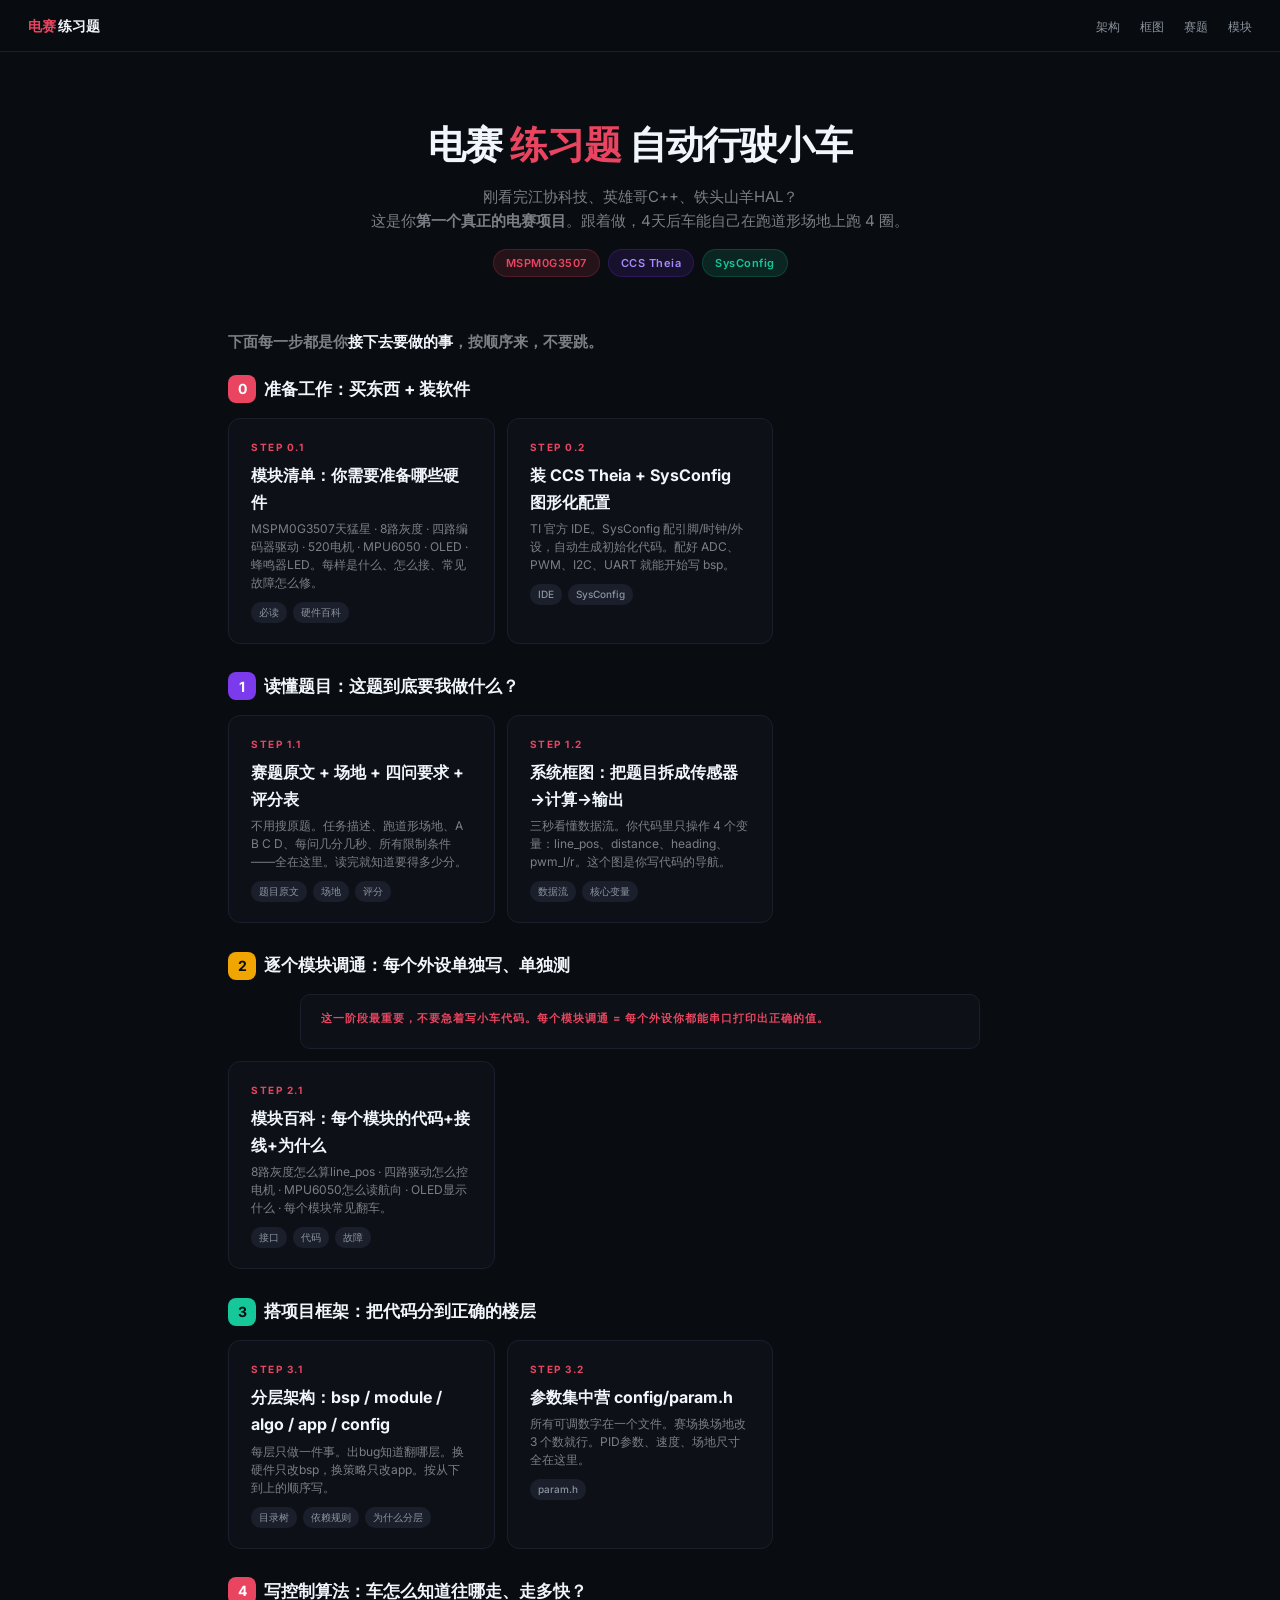
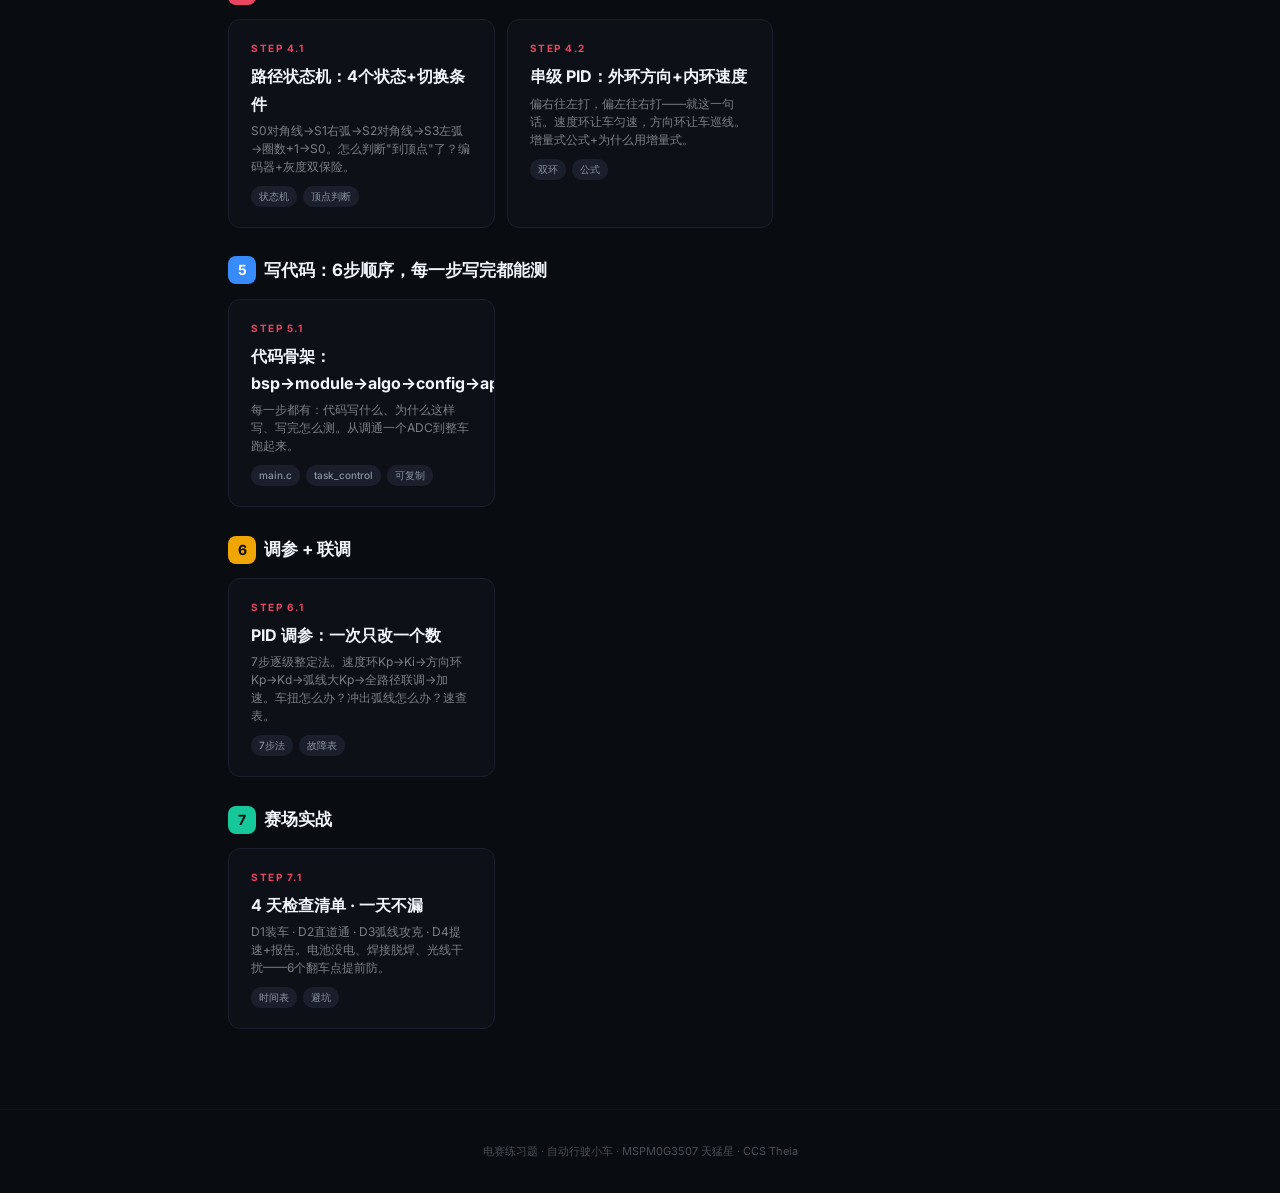
==== commit b3cd2268: "修复Step0.2链接+新建CCS配置页面" ====
--- a/index.html
+++ b/index.html
@@ -26,7 +26,7 @@
 <div class="step-group"><h2><span class="icon icon-red">0</span> 准备工作：买东西 + 装软件</h2>
 <div class="cards">
   <a class="card" href="modules.html"><div class="num">Step 0.1</div><div class="title">模块清单：你需要准备哪些硬件</div><div class="desc">MSPM0G3507天猛星 · 8路灰度 · 四路编码器驱动 · 520电机 · MPU6050 · OLED · 蜂鸣器LED。每样是什么、怎么接、常见故障怎么修。</div><div class="tag-row"><span class="mini-tag">必读</span><span class="mini-tag">硬件百科</span></div></a>
-  <a class="card" href="#ccs"><div class="num">Step 0.2</div><div class="title">装 CCS Theia + 导入 SDK</div><div class="desc">TI 官方 IDE。用 SysConfig 图形化配引脚/时钟/外设，不用手写初始化代码。MSPM0 SDK ≥ 1.20。</div><div class="tag-row"><span class="mini-tag">IDE</span><span class="mini-tag">SysConfig</span></div></a>
+  <a class="card" href="ccs.html"><div class="num">Step 0.2</div><div class="title">装 CCS Theia + SysConfig 图形化配置</div><div class="desc">TI 官方 IDE。SysConfig 配引脚/时钟/外设，自动生成初始化代码。配好 ADC、PWM、I2C、UART 就能开始写 bsp。</div><div class="tag-row"><span class="mini-tag">IDE</span><span class="mini-tag">SysConfig</span></div></a>
 </div></div>
 
 <!-- ====== 第 1 步 ====== -->
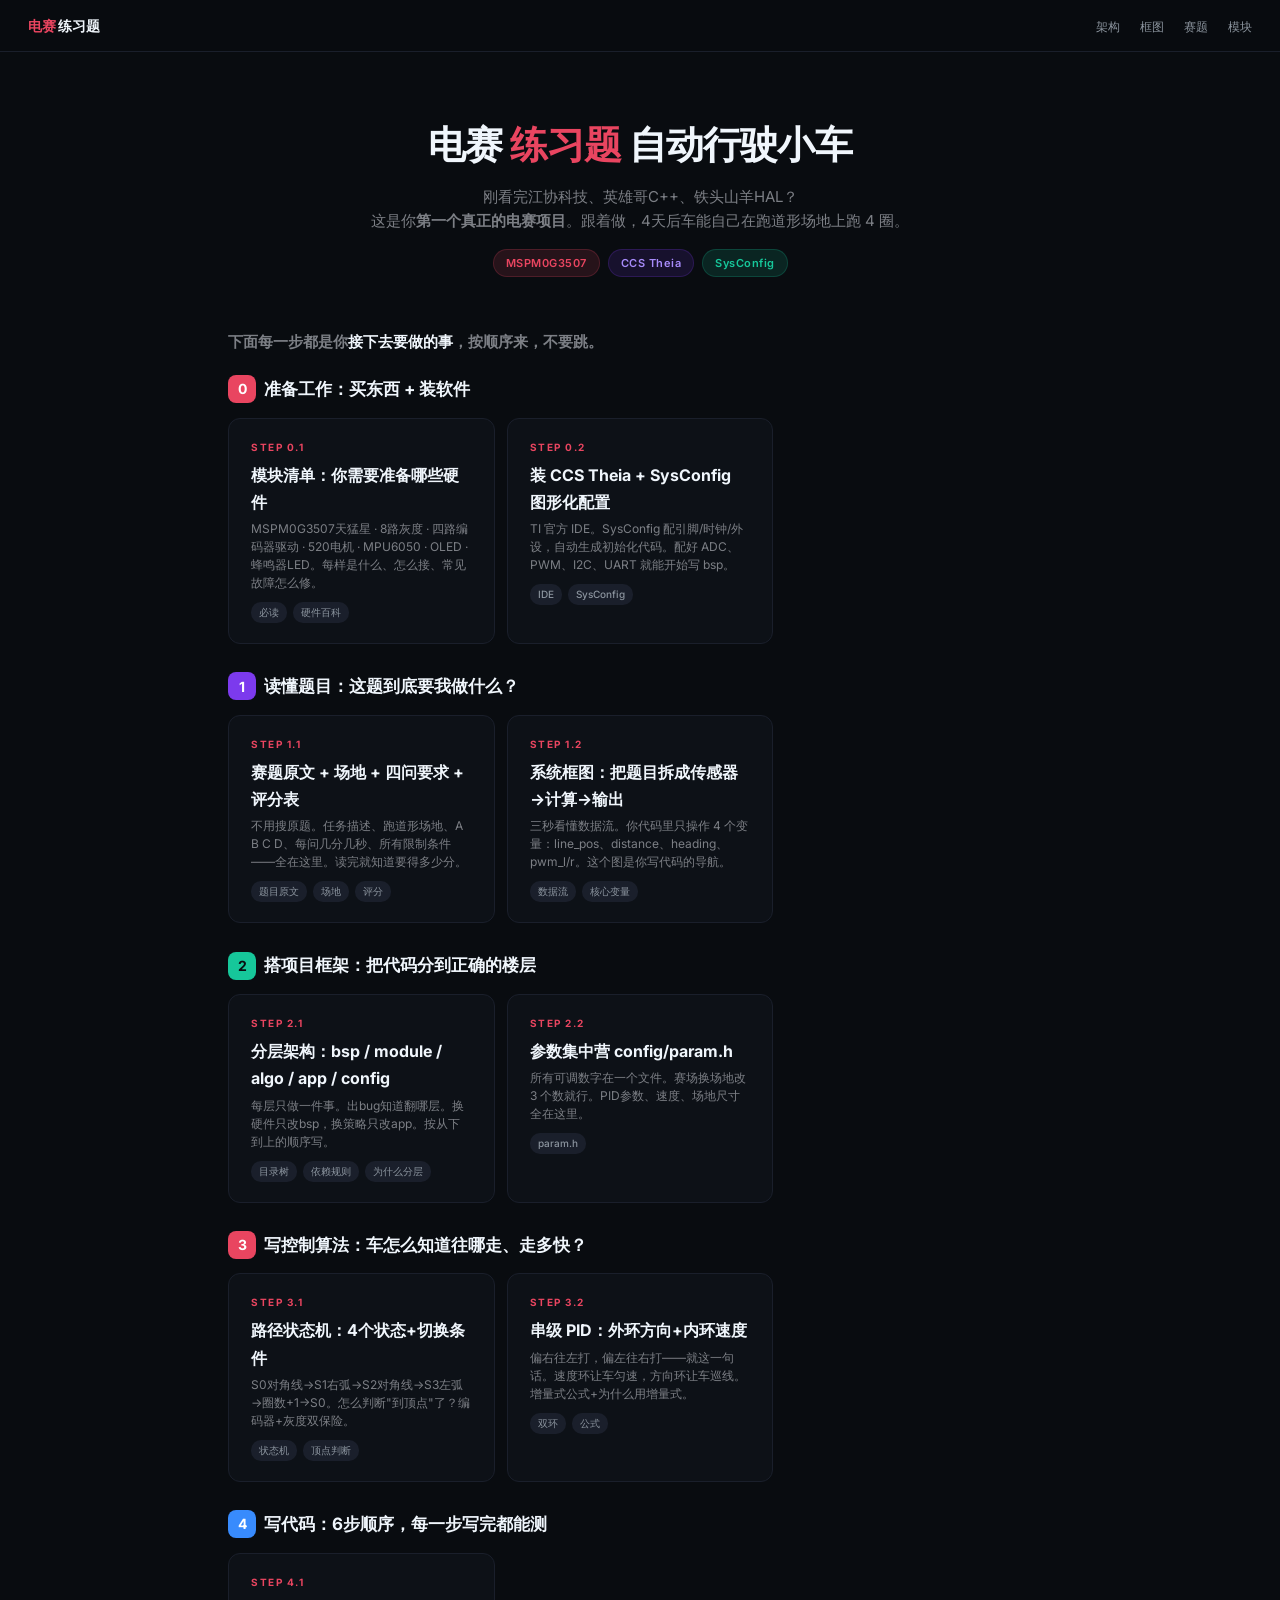
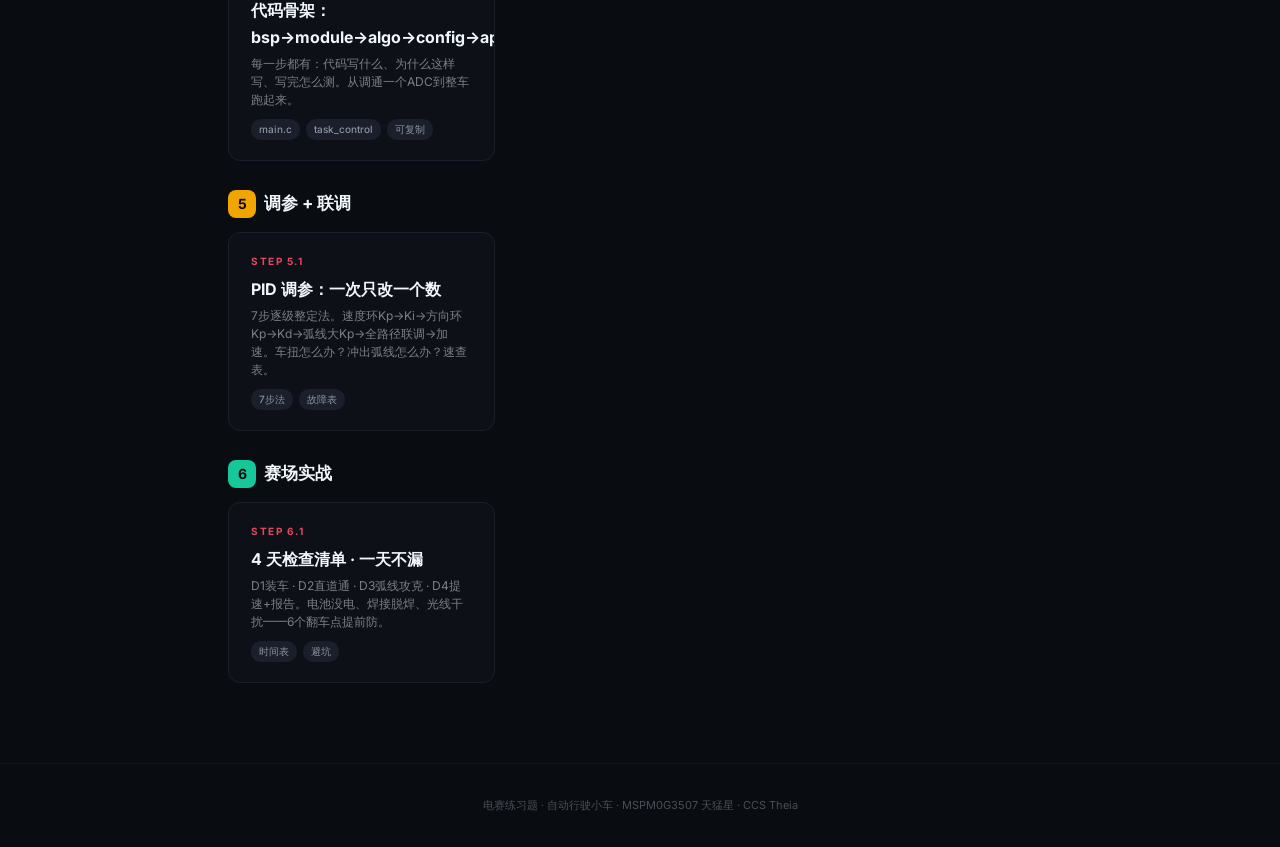
==== commit fb0d7104: "删除重复的模块百科卡片 + 首页步骤重编号 + modules删掉所有它是什么" ====
--- a/index.html
+++ b/index.html
@@ -37,42 +37,35 @@
 </div></div>
 
 <!-- ====== 第 2 步 ====== -->
-<div class="step-group"><h2><span class="icon icon-amber">2</span> 逐个模块调通：每个外设单独写、单独测</h2>
-<div class="call" style="margin-bottom:12px"><div class="cttl">这一阶段最重要，不要急着写小车代码。每个模块调通 = 每个外设你都能串口打印出正确的值。</div></div>
+<div class="step-group"><h2><span class="icon icon-green">2</span> 搭项目框架：把代码分到正确的楼层</h2>
 <div class="cards">
-  <a class="card" href="modules.html"><div class="num">Step 2.1</div><div class="title">模块百科：每个模块的代码+接线+为什么</div><div class="desc">8路灰度怎么算line_pos · 四路驱动怎么控电机 · MPU6050怎么读航向 · OLED显示什么 · 每个模块常见翻车。</div><div class="tag-row"><span class="mini-tag">接口</span><span class="mini-tag">代码</span><span class="mini-tag">故障</span></div></a>
+  <a class="card" href="arch.html"><div class="num">Step 2.1</div><div class="title">分层架构：bsp / module / algo / app / config</div><div class="desc">每层只做一件事。出bug知道翻哪层。换硬件只改bsp，换策略只改app。按从下到上的顺序写。</div><div class="tag-row"><span class="mini-tag">目录树</span><span class="mini-tag">依赖规则</span><span class="mini-tag">为什么分层</span></div></a>
+  <a class="card" href="params.html"><div class="num">Step 2.2</div><div class="title">参数集中营 config/param.h</div><div class="desc">所有可调数字在一个文件。赛场换场地改 3 个数就行。PID参数、速度、场地尺寸全在这里。</div><div class="tag-row"><span class="mini-tag">param.h</span></div></a>
 </div></div>
 
 <!-- ====== 第 3 步 ====== -->
-<div class="step-group"><h2><span class="icon icon-green">3</span> 搭项目框架：把代码分到正确的楼层</h2>
+<div class="step-group"><h2><span class="icon icon-red">3</span> 写控制算法：车怎么知道往哪走、走多快？</h2>
 <div class="cards">
-  <a class="card" href="arch.html"><div class="num">Step 3.1</div><div class="title">分层架构：bsp / module / algo / app / config</div><div class="desc">每层只做一件事。出bug知道翻哪层。换硬件只改bsp，换策略只改app。按从下到上的顺序写。</div><div class="tag-row"><span class="mini-tag">目录树</span><span class="mini-tag">依赖规则</span><span class="mini-tag">为什么分层</span></div></a>
-  <a class="card" href="params.html"><div class="num">Step 3.2</div><div class="title">参数集中营 config/param.h</div><div class="desc">所有可调数字在一个文件。赛场换场地改 3 个数就行。PID参数、速度、场地尺寸全在这里。</div><div class="tag-row"><span class="mini-tag">param.h</span></div></a>
+  <a class="card" href="state.html"><div class="num">Step 3.1</div><div class="title">路径状态机：4个状态+切换条件</div><div class="desc">S0对角线→S1右弧→S2对角线→S3左弧→圈数+1→S0。怎么判断"到顶点"了？编码器+灰度双保险。</div><div class="tag-row"><span class="mini-tag">状态机</span><span class="mini-tag">顶点判断</span></div></a>
+  <a class="card" href="pid.html"><div class="num">Step 3.2</div><div class="title">串级 PID：外环方向+内环速度</div><div class="desc">偏右往左打，偏左往右打——就这一句话。速度环让车匀速，方向环让车巡线。增量式公式+为什么用增量式。</div><div class="tag-row"><span class="mini-tag">双环</span><span class="mini-tag">公式</span></div></a>
 </div></div>
 
 <!-- ====== 第 4 步 ====== -->
-<div class="step-group"><h2><span class="icon icon-red">4</span> 写控制算法：车怎么知道往哪走、走多快？</h2>
+<div class="step-group"><h2><span class="icon icon-blue">4</span> 写代码：6步顺序，每一步写完都能测</h2>
 <div class="cards">
-  <a class="card" href="state.html"><div class="num">Step 4.1</div><div class="title">路径状态机：4个状态+切换条件</div><div class="desc">S0对角线→S1右弧→S2对角线→S3左弧→圈数+1→S0。怎么判断"到顶点"了？编码器+灰度双保险。</div><div class="tag-row"><span class="mini-tag">状态机</span><span class="mini-tag">顶点判断</span></div></a>
-  <a class="card" href="pid.html"><div class="num">Step 4.2</div><div class="title">串级 PID：外环方向+内环速度</div><div class="desc">偏右往左打，偏左往右打——就这一句话。速度环让车匀速，方向环让车巡线。增量式公式+为什么用增量式。</div><div class="tag-row"><span class="mini-tag">双环</span><span class="mini-tag">公式</span></div></a>
+  <a class="card" href="skeleton.html"><div class="num">Step 4.1</div><div class="title">代码骨架：bsp→module→algo→config→app→main</div><div class="desc">每一步都有：代码写什么、为什么这样写、写完怎么测。从调通一个ADC到整车跑起来。</div><div class="tag-row"><span class="mini-tag">main.c</span><span class="mini-tag">task_control</span><span class="mini-tag">可复制</span></div></a>
 </div></div>
 
 <!-- ====== 第 5 步 ====== -->
-<div class="step-group"><h2><span class="icon icon-blue">5</span> 写代码：6步顺序，每一步写完都能测</h2>
+<div class="step-group"><h2><span class="icon icon-amber">5</span> 调参 + 联调</h2>
 <div class="cards">
-  <a class="card" href="skeleton.html"><div class="num">Step 5.1</div><div class="title">代码骨架：bsp→module→algo→config→app→main</div><div class="desc">每一步都有：代码写什么、为什么这样写、写完怎么测。从调通一个ADC到整车跑起来。</div><div class="tag-row"><span class="mini-tag">main.c</span><span class="mini-tag">task_control</span><span class="mini-tag">可复制</span></div></a>
+  <a class="card" href="tuning.html"><div class="num">Step 5.1</div><div class="title">PID 调参：一次只改一个数</div><div class="desc">7步逐级整定法。速度环Kp→Ki→方向环Kp→Kd→弧线大Kp→全路径联调→加速。车扭怎么办？冲出弧线怎么办？速查表。</div><div class="tag-row"><span class="mini-tag">7步法</span><span class="mini-tag">故障表</span></div></a>
 </div></div>
 
 <!-- ====== 第 6 步 ====== -->
-<div class="step-group"><h2><span class="icon icon-amber">6</span> 调参 + 联调</h2>
+<div class="step-group"><h2><span class="icon icon-green">6</span> 赛场实战</h2>
 <div class="cards">
-  <a class="card" href="tuning.html"><div class="num">Step 6.1</div><div class="title">PID 调参：一次只改一个数</div><div class="desc">7步逐级整定法。速度环Kp→Ki→方向环Kp→Kd→弧线大Kp→全路径联调→加速。车扭怎么办？冲出弧线怎么办？速查表。</div><div class="tag-row"><span class="mini-tag">7步法</span><span class="mini-tag">故障表</span></div></a>
-</div></div>
-
-<!-- ====== 第 7 步 ====== -->
-<div class="step-group"><h2><span class="icon icon-green">7</span> 赛场实战</h2>
-<div class="cards">
-  <a class="card" href="checklist.html"><div class="num">Step 7.1</div><div class="title">4 天检查清单 · 一天不漏</div><div class="desc">D1装车 · D2直道通 · D3弧线攻克 · D4提速+报告。电池没电、焊接脱焊、光线干扰——6个翻车点提前防。</div><div class="tag-row"><span class="mini-tag">时间表</span><span class="mini-tag">避坑</span></div></a>
+  <a class="card" href="checklist.html"><div class="num">Step 6.1</div><div class="title">4 天检查清单 · 一天不漏</div><div class="desc">D1装车 · D2直道通 · D3弧线攻克 · D4提速+报告。电池没电、焊接脱焊、光线干扰——6个翻车点提前防。</div><div class="tag-row"><span class="mini-tag">时间表</span><span class="mini-tag">避坑</span></div></a>
 </div></div>
 
 </div></div>
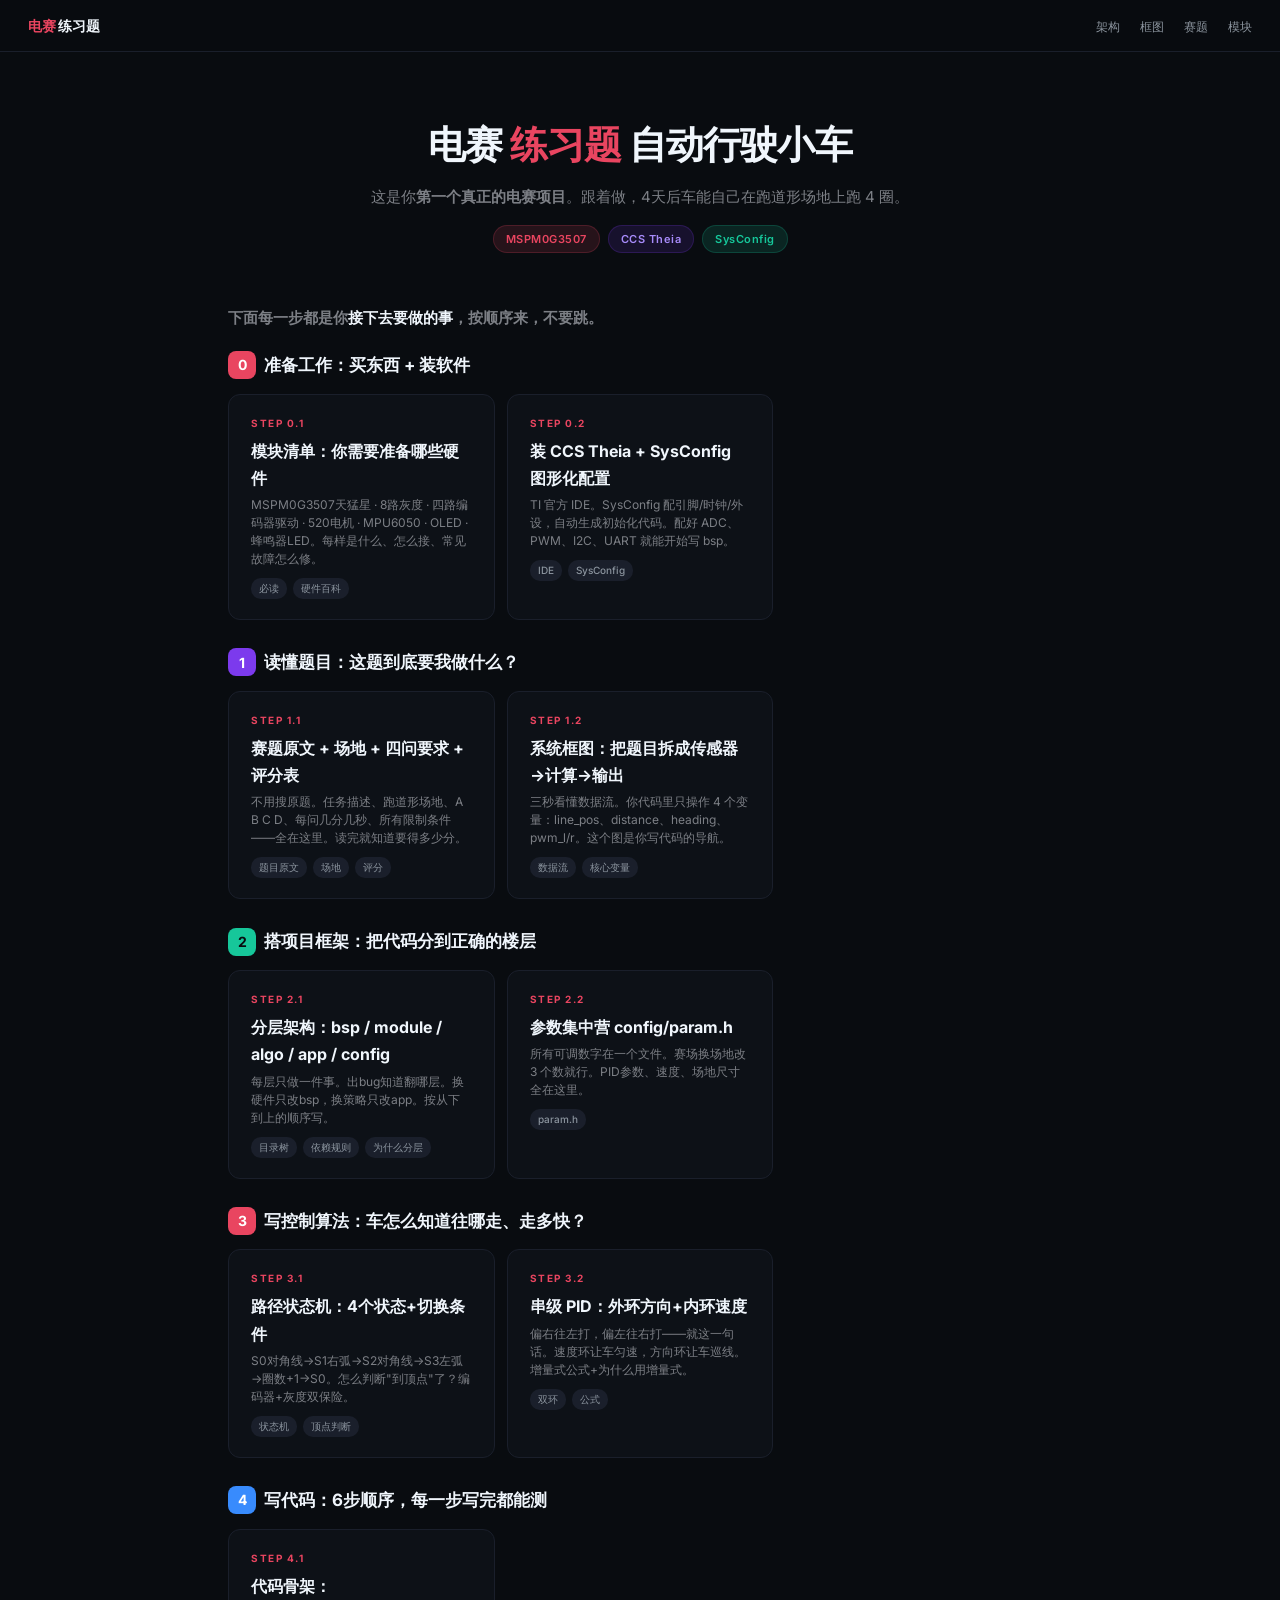
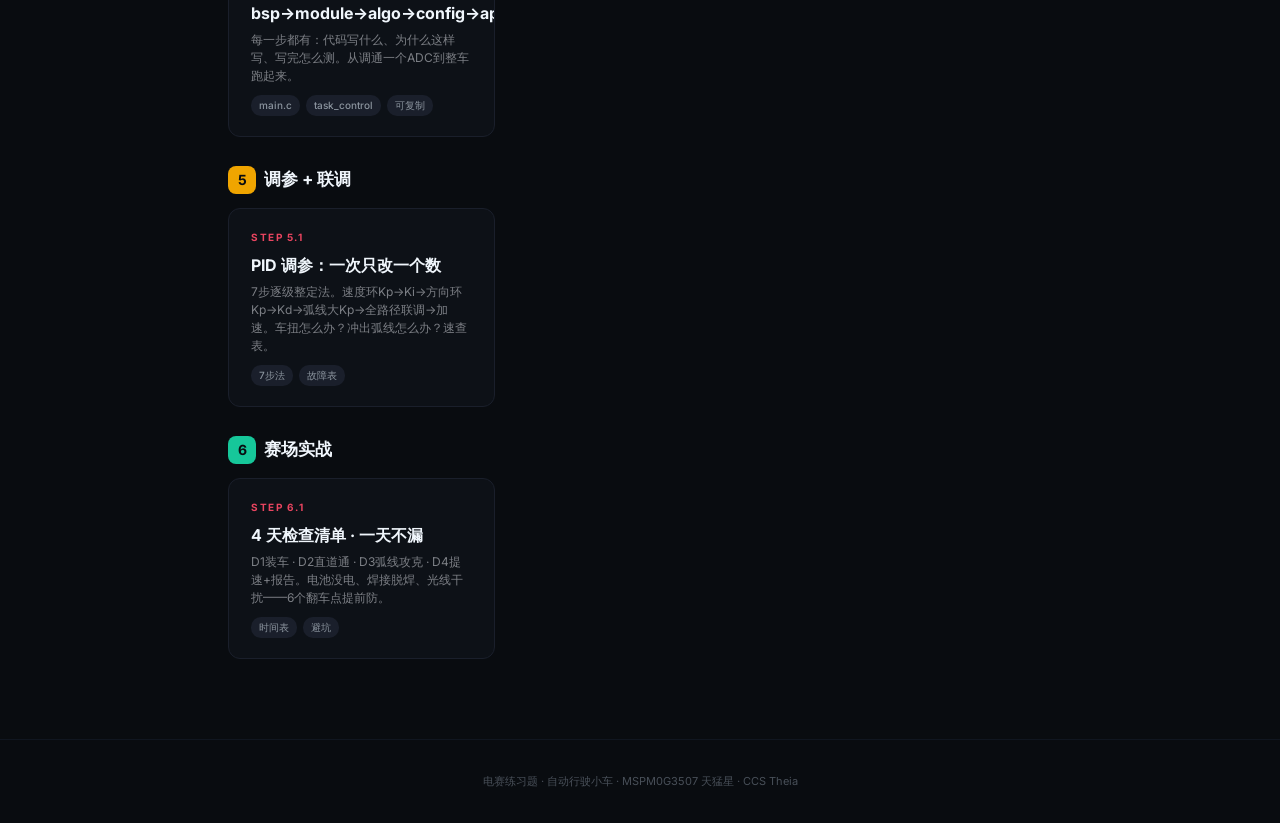
==== commit fb6d8564: "删除首页标题下的学习背景小字" ====
--- a/index.html
+++ b/index.html
@@ -10,7 +10,7 @@
 <div class="container">
 <div class="hero">
   <h1>电赛 <span>练习题</span> 自动行驶小车</h1>
-  <div class="lead">刚看完江协科技、英雄哥C++、铁头山羊HAL？<br>这是你<b>第一个真正的电赛项目</b>。跟着做，4天后车能自己在跑道形场地上跑 4 圈。</div>
+  <div class="lead">这是你<b>第一个真正的电赛项目</b>。跟着做，4天后车能自己在跑道形场地上跑 4 圈。</div>
   <div class="badges">
     <span class="badge badge-red">MSPM0G3507</span><span class="badge badge-purple">CCS Theia</span><span class="badge badge-green">SysConfig</span>
   </div>
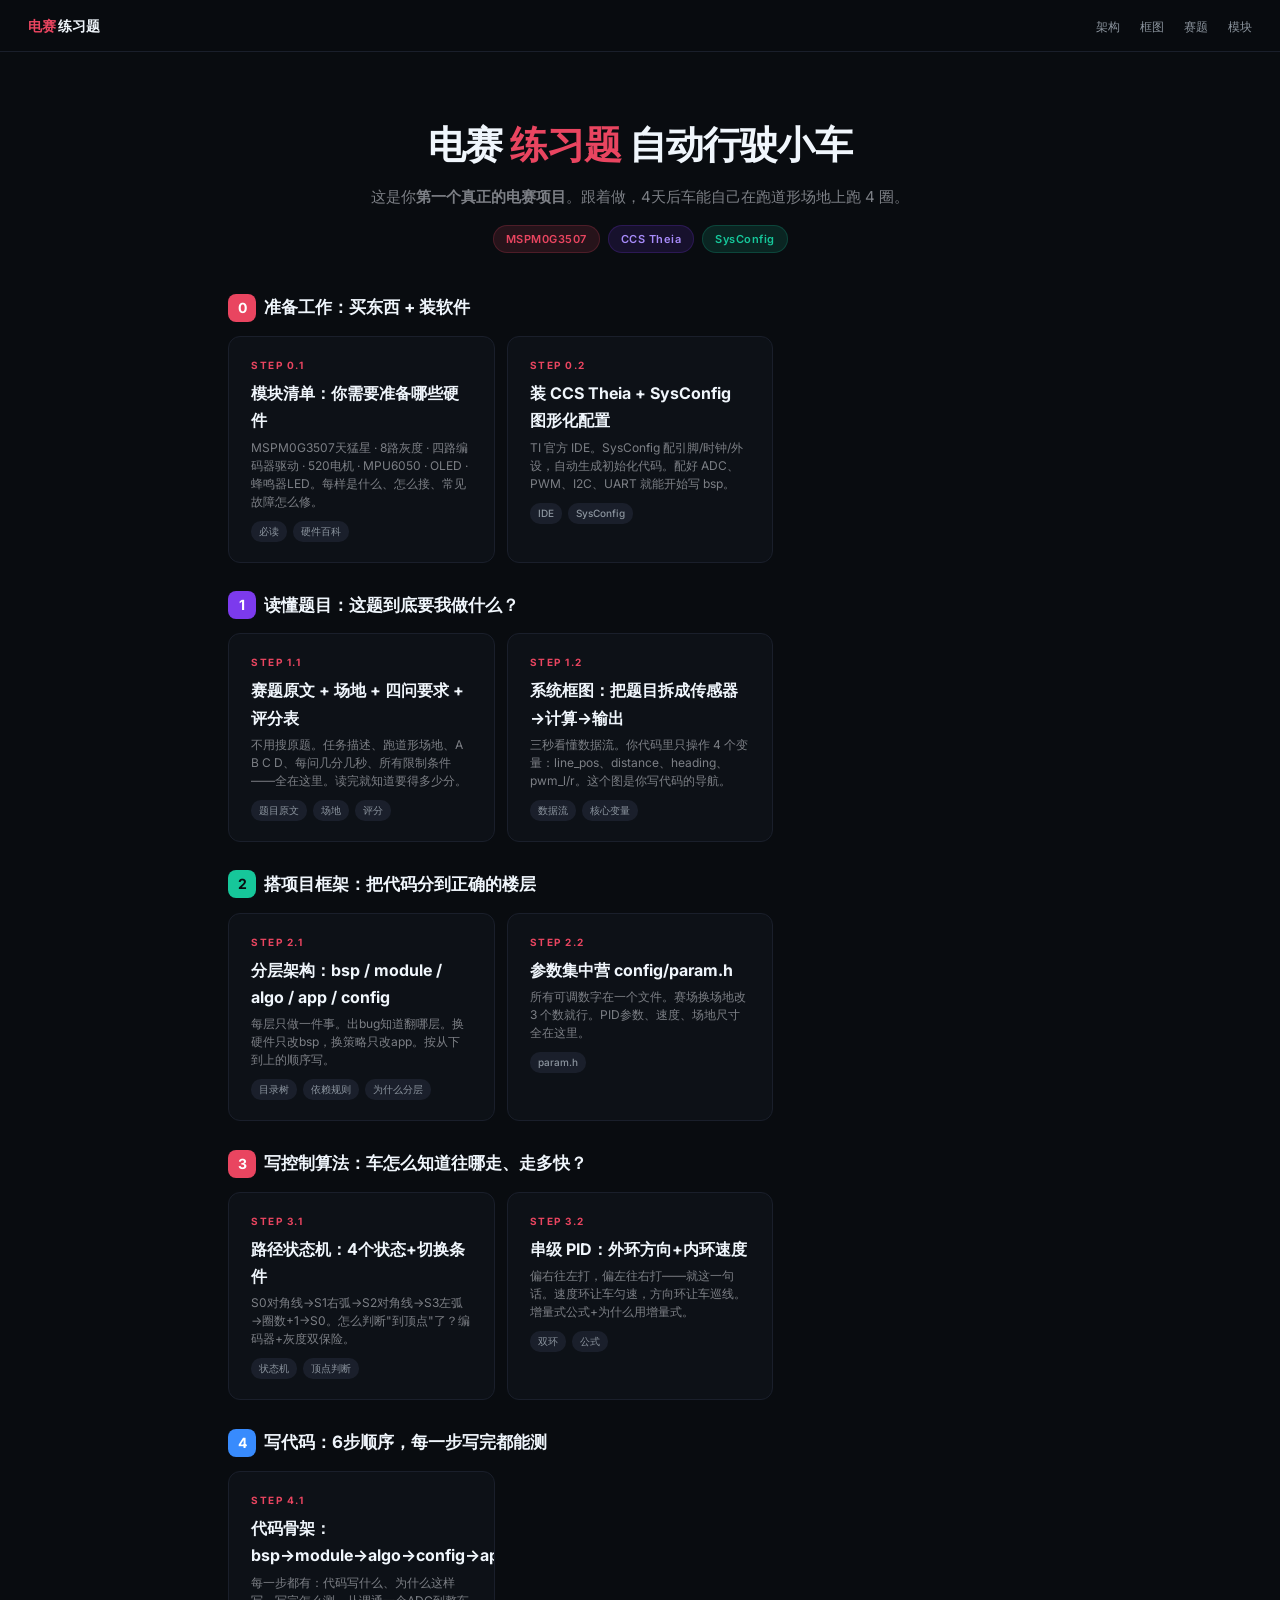
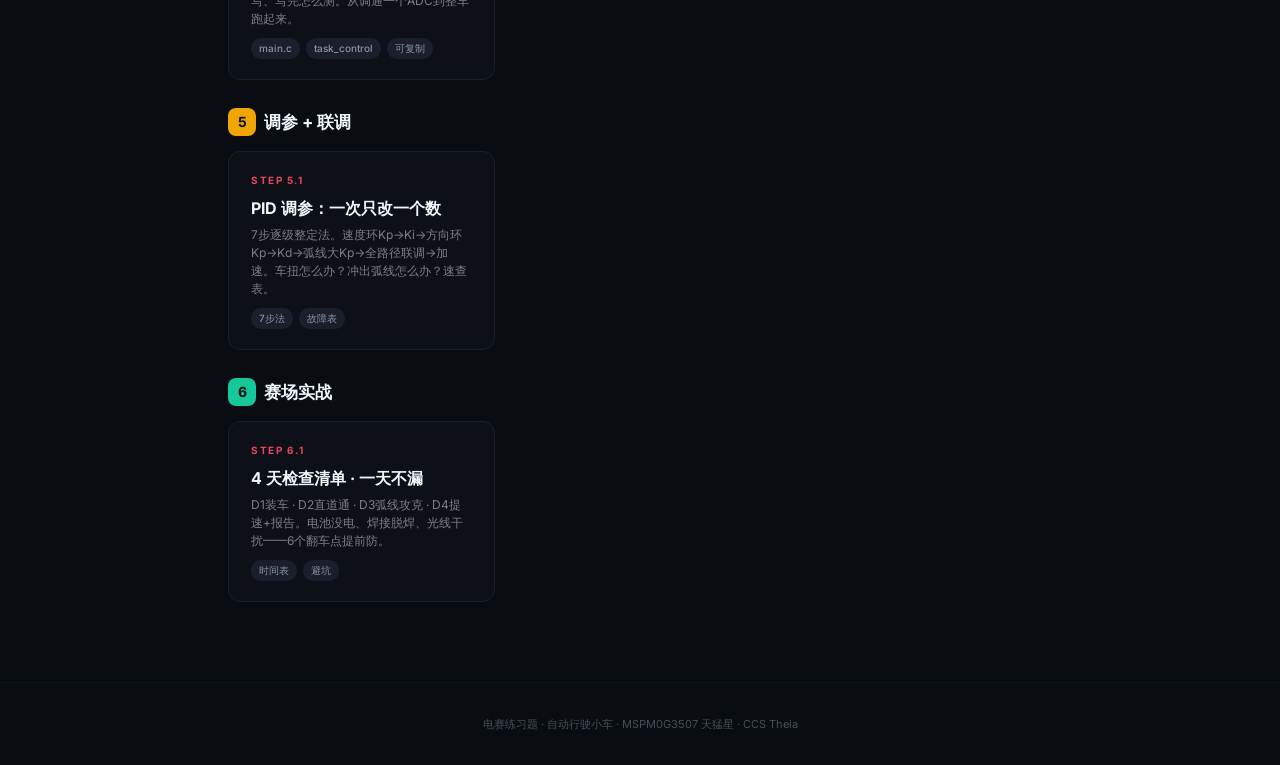
==== commit f20685f8: "删除首页引导文字" ====
--- a/index.html
+++ b/index.html
@@ -16,9 +16,7 @@
   </div>
 </div>
 
-<div class="sec-title" style="font-size:15px;color:#7c7f85;border:none;padding:0;">
-  下面每一步都是你<b style="color:#f0f6fc;">接下去要做的事</b>，按顺序来，不要跳。
-</div>
+
 
 <div class="steps">
 
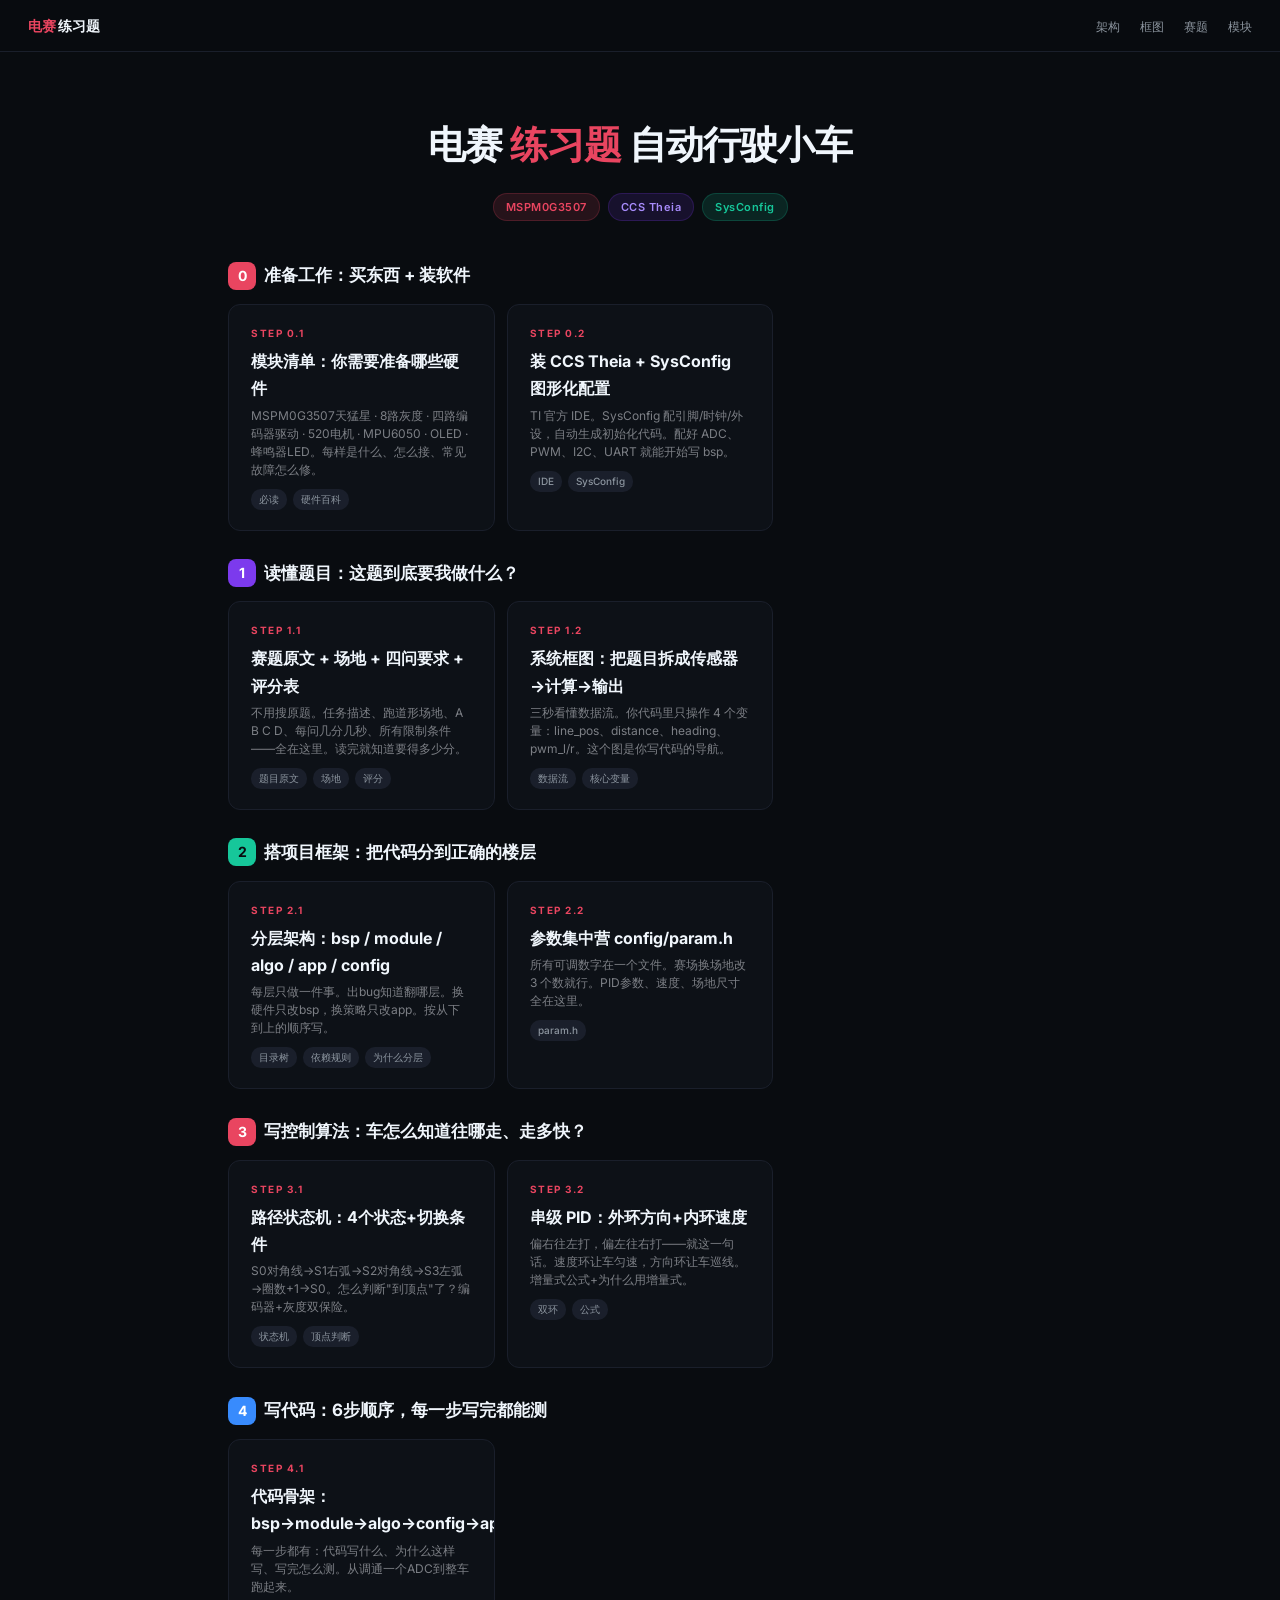
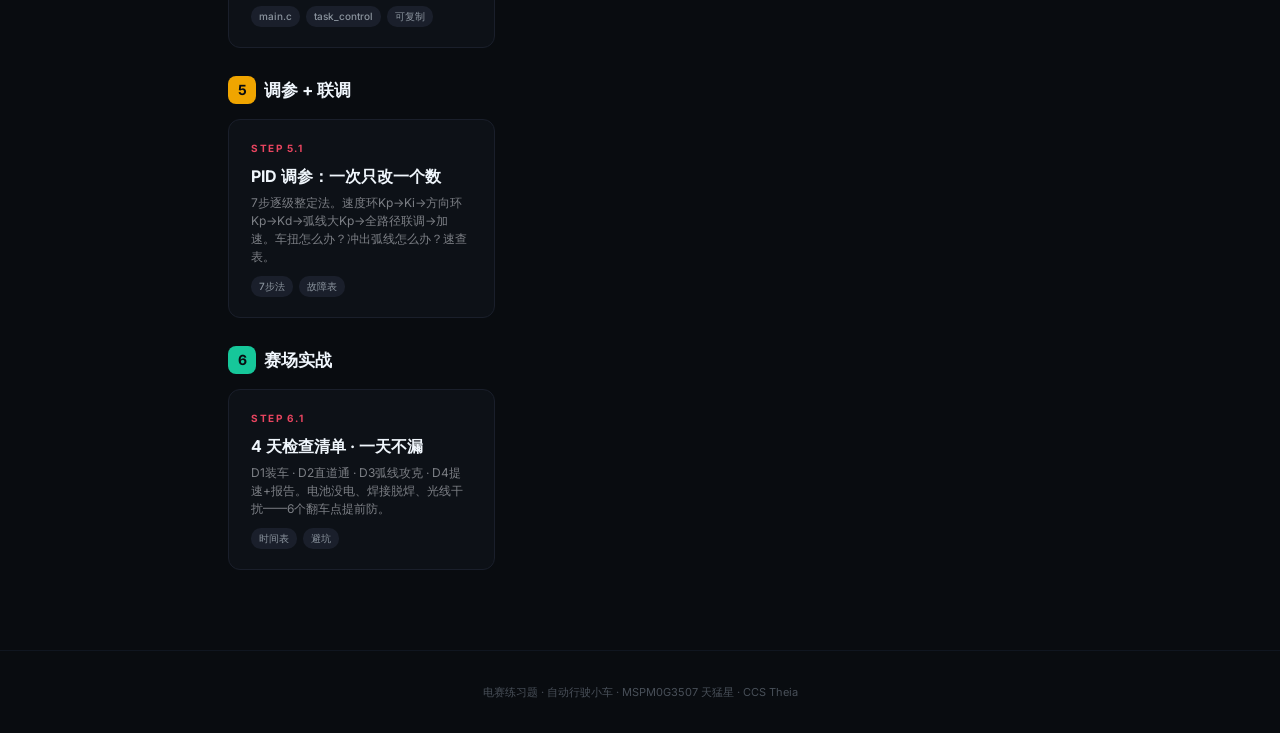
==== commit 4a29cfa4: "删除首页副标题文字" ====
--- a/index.html
+++ b/index.html
@@ -10,7 +10,6 @@
 <div class="container">
 <div class="hero">
   <h1>电赛 <span>练习题</span> 自动行驶小车</h1>
-  <div class="lead">这是你<b>第一个真正的电赛项目</b>。跟着做，4天后车能自己在跑道形场地上跑 4 圈。</div>
   <div class="badges">
     <span class="badge badge-red">MSPM0G3507</span><span class="badge badge-purple">CCS Theia</span><span class="badge badge-green">SysConfig</span>
   </div>
